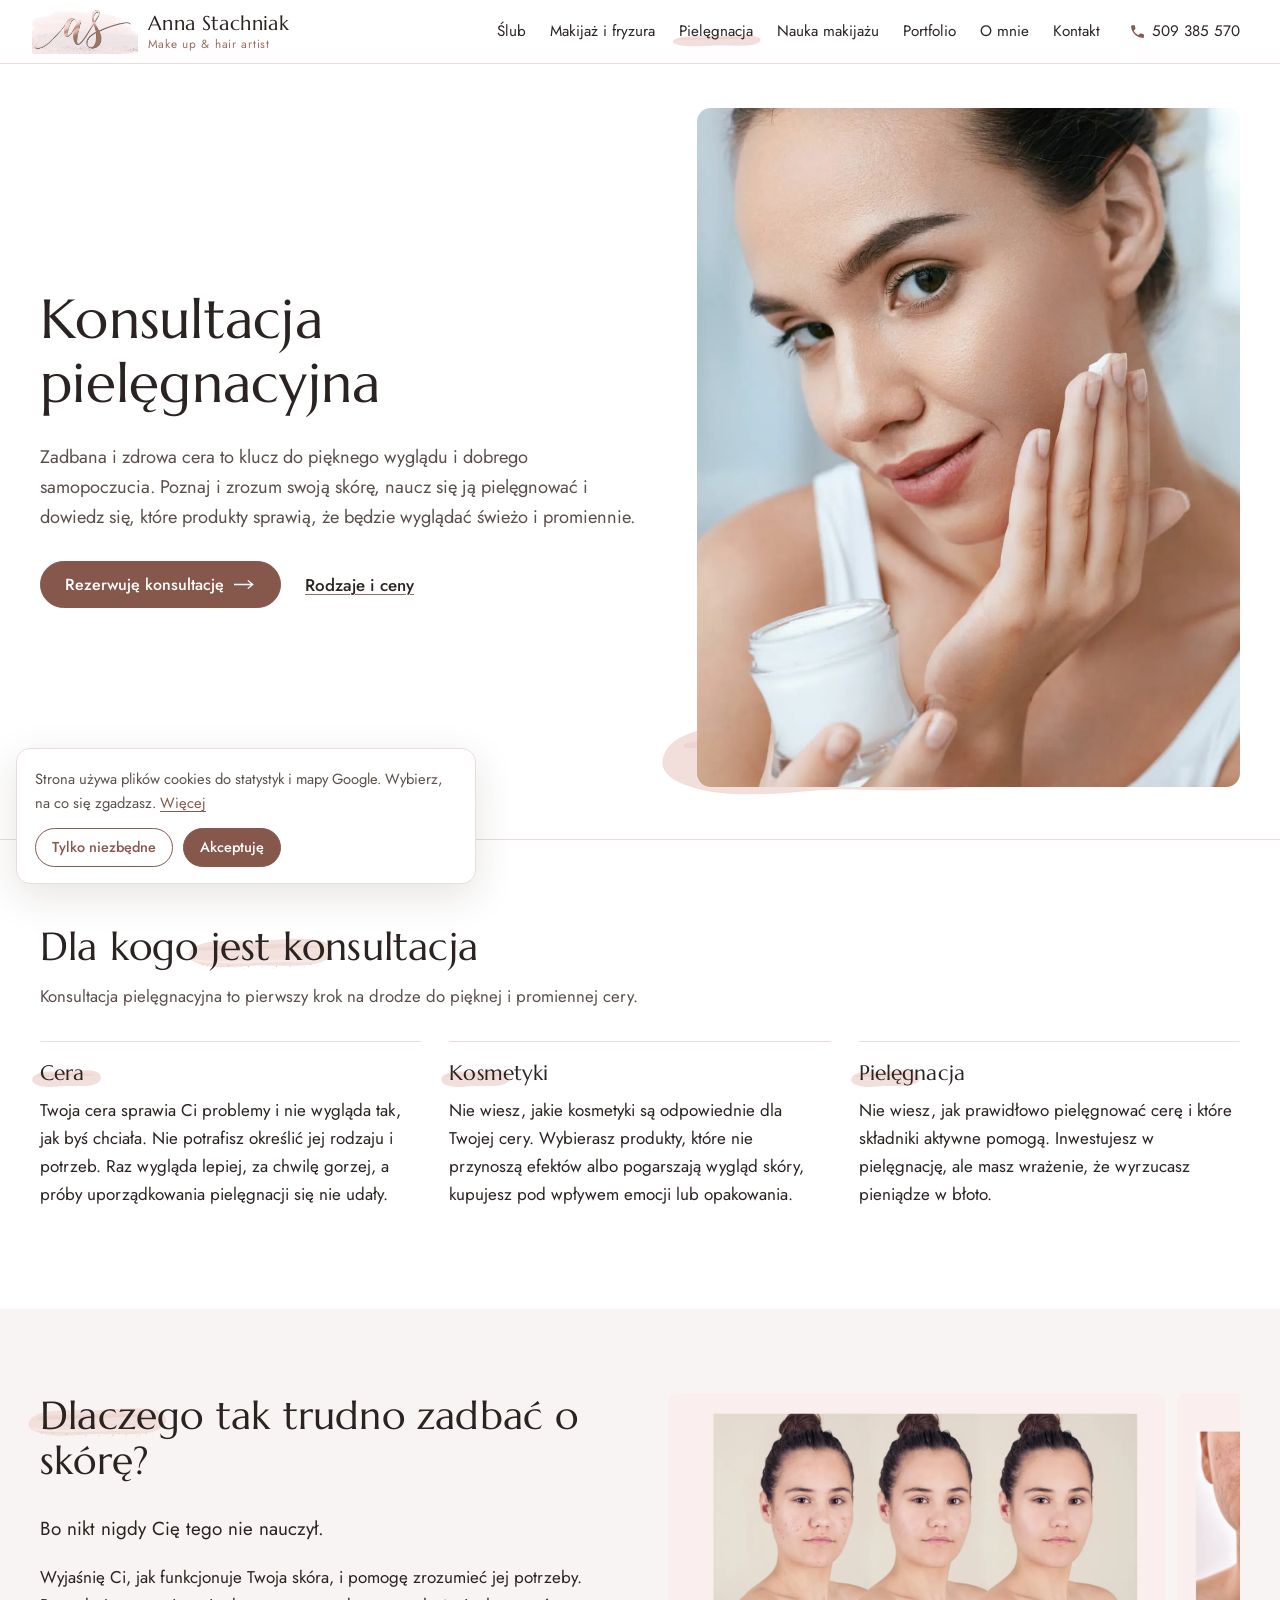
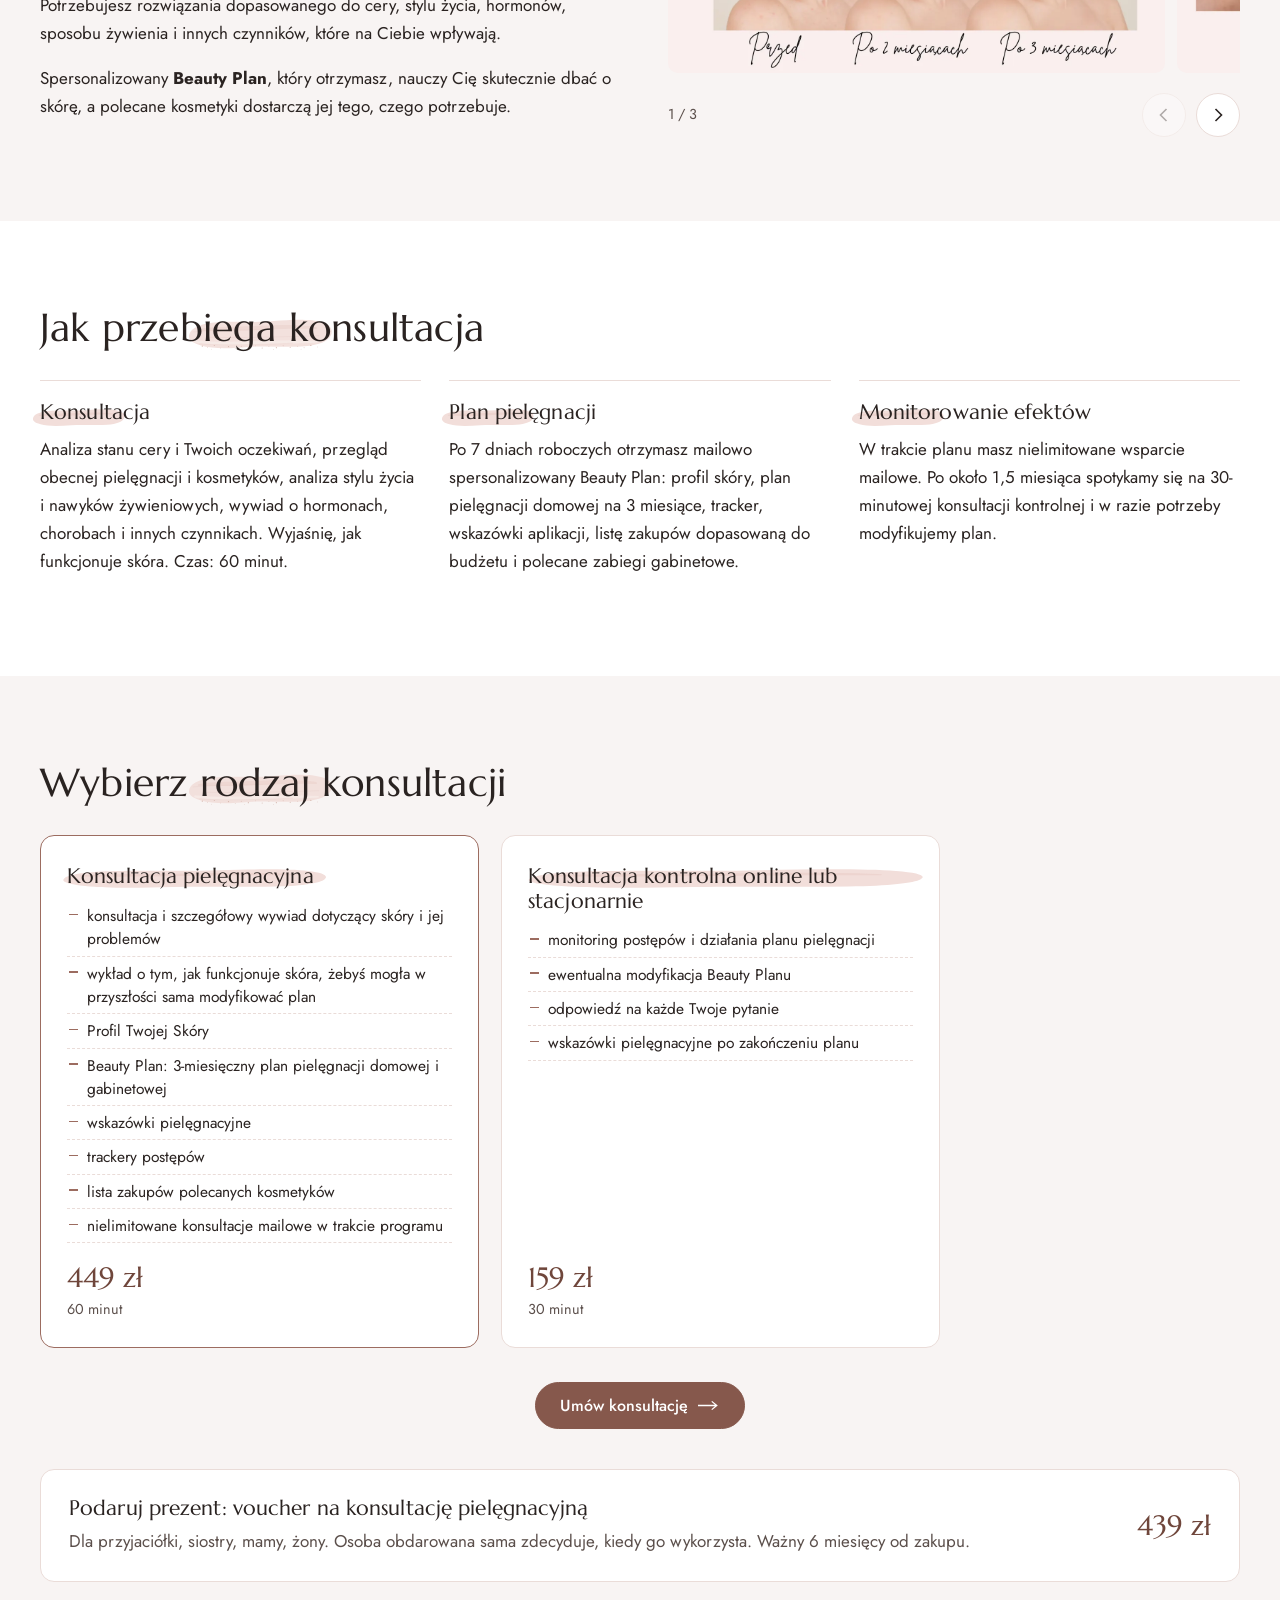
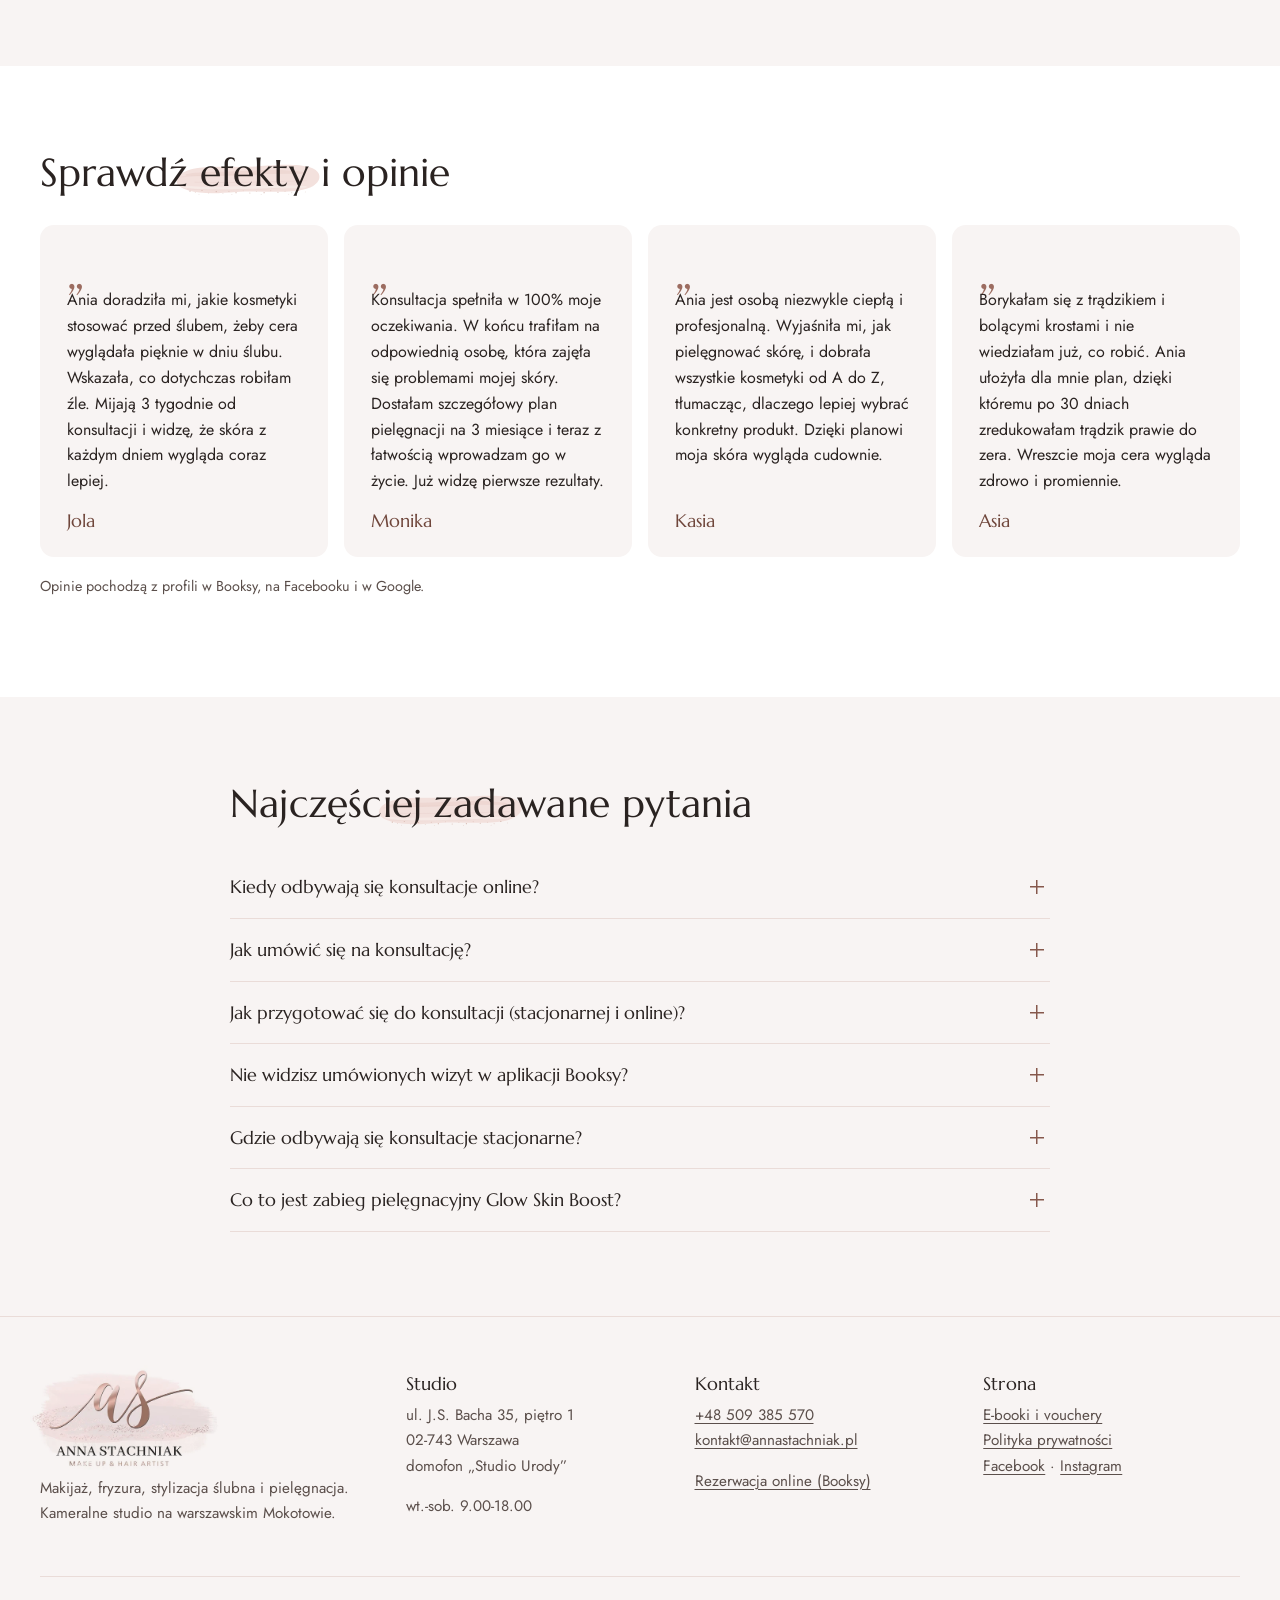
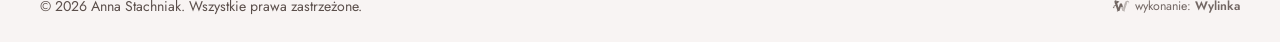
==== konsultacja-pielegnacyjna.html @ 41c9ca5e "Koncept strony annastachniak.pl (podglad, noindex)" ====
<!doctype html>
<html lang="pl">
<head>
<meta charset="utf-8">
<meta name="viewport" content="width=device-width,initial-scale=1,viewport-fit=cover">
<meta name="robots" content="noindex,nofollow">
<title>Konsultacja pielęgnacyjna i Beauty Plan, Warszawa i online | Anna Stachniak</title>
<meta name="description" content="Konsultacja pielęgnacyjna stacjonarnie w Warszawie lub online: analiza skóry, spersonalizowany Beauty Plan na 3 miesiące, lista zakupów i wsparcie mailowe.">
<meta name="theme-color" content="#ffffff">
<link rel="icon" href="img/favicon.svg" type="image/svg+xml">
<link rel="preconnect" href="https://fonts.googleapis.com">
<link rel="preconnect" href="https://fonts.gstatic.com" crossorigin>
<link href="https://fonts.googleapis.com/css2?family=Jost:wght@400;500&family=Marcellus&display=swap" rel="stylesheet">
<link rel="stylesheet" href="style.css?v=3">
<style>
.wylinka-badge{display:inline-flex;align-items:center;gap:.4em;color:inherit;text-decoration:none;font-size:.875em;line-height:1;opacity:.85}
.wylinka-badge:hover,.wylinka-badge:focus-visible{opacity:1}
.wylinka-badge:focus-visible{outline:2px solid currentColor;outline-offset:3px;border-radius:2px}
.wylinka-badge svg{width:18px;height:18px;flex:none;overflow:visible}
.wylinka-badge b{font-weight:600}
.wylinka-badge .wy-old{opacity:.45;transform-origin:40px 30px;transition:transform .32s cubic-bezier(.3,.7,.4,1),opacity .32s ease-out}
.wylinka-badge .wy-pod{opacity:0;transition:opacity .2s ease-out .08s}
.wylinka-badge:hover .wy-old,.wylinka-badge:focus-visible .wy-old{transform:translate(9px,7px) rotate(9deg);opacity:0}
.wylinka-badge:hover .wy-pod,.wylinka-badge:focus-visible .wy-pod{opacity:1}
@media (prefers-reduced-motion:reduce){.wylinka-badge .wy-old,.wylinka-badge .wy-pod{transition:none}.wylinka-badge:hover .wy-old,.wylinka-badge:focus-visible .wy-old{transform:none;opacity:.45}.wylinka-badge:hover .wy-pod,.wylinka-badge:focus-visible .wy-pod{opacity:0}}
</style>
</head>
<body class="s-konsultacja-pielegnacyjna">
<a class="skip" href="#tresc">Przejdź do treści</a>
<header class="top" id="top"><div class="wrap top-in">
<a class="logo" href="index.html" aria-label="Anna Stachniak, strona główna"><img src="img/monogram.webp" width="400" height="174" alt=""><span><b>Anna Stachniak</b><small>Make up &amp; hair artist</small></span></a>
<nav class="menu" id="menu" aria-label="Główne"><a href="slub.html">Ślub</a><a href="makijaz-i-fryzura.html">Makijaż i fryzura</a><a href="konsultacja-pielegnacyjna.html" class="on" aria-current="page">Pielęgnacja</a><a href="nauka-makijazu.html">Nauka makijażu</a><a href="portfolio.html">Portfolio</a><a href="o-mnie.html">O mnie</a><a href="kontakt.html">Kontakt</a><a class="m-tel" href="tel:+48509385570"><svg viewBox="0 0 24 24" aria-hidden="true"><path d="M6.6 10.8a15.1 15.1 0 0 0 6.6 6.6l2.2-2.2a1 1 0 0 1 1-.25 11.4 11.4 0 0 0 3.6.57 1 1 0 0 1 1 1V20a1 1 0 0 1-1 1A17 17 0 0 1 3 4a1 1 0 0 1 1-1h3.5a1 1 0 0 1 1 1c0 1.25.2 2.45.57 3.57a1 1 0 0 1-.25 1z" fill="currentColor"/></svg>509 385 570</a></nav>
<a class="tel-top" href="tel:+48509385570" aria-label="Zadzwoń 509 385 570"><svg viewBox="0 0 24 24" aria-hidden="true"><path d="M6.6 10.8a15.1 15.1 0 0 0 6.6 6.6l2.2-2.2a1 1 0 0 1 1-.25 11.4 11.4 0 0 0 3.6.57 1 1 0 0 1 1 1V20a1 1 0 0 1-1 1A17 17 0 0 1 3 4a1 1 0 0 1 1-1h3.5a1 1 0 0 1 1 1c0 1.25.2 2.45.57 3.57a1 1 0 0 1-.25 1z" fill="currentColor"/></svg><span>509 385 570</span></a>
<a class="btn btn-top" href="kontakt.html#formularz">Zarezerwuj termin</a>
<button class="burger" type="button" aria-label="Menu" aria-expanded="false" aria-controls="menu"><span></span><span></span><span></span></button>
</div></header>
<main id="tresc">

<section class="podhero"><div class="wrap ph-grid">
<div class="ph-txt">
<h1>Konsultacja pielęgnacyjna</h1>
<p class="lead">Zadbana i zdrowa cera to klucz do pięknego wyglądu i dobrego samopoczucia. Poznaj i zrozum swoją skórę, naucz się ją pielęgnować i dowiedz się, które produkty sprawią, że będzie wyglądać świeżo i promiennie.</p>
<div class="cta"><a class="btn " href="https://annastachniak.booksy.com">Rezerwuję konsultację<svg class="strz-i" viewBox="0 0 24 12" aria-hidden="true"><path d="M0 6h20M15 1.5 20.5 6 15 10.5" fill="none" stroke="currentColor" stroke-width="1.4"/></svg></a><a class="link-ciemny" href="#rodzaje">Rodzaje i ceny</a></div>
</div>
<figure class="ph-foto"><img src="img/1635cb_2023_11_3-2.webp" width="989" height="1400" alt="Kobieta nakłada krem na policzek" fetchpriority="high" decoding="async"></figure>
</div></section>

<section class="sekcja"><div class="wrap">
<div class="glowa "><h2><span class="smuga-w"><svg class="smuga" viewBox="0 0 400 110" aria-hidden="true" focusable="false"><use href="img/motyw.svg#smuga"/></svg>Dla kogo jest konsultacja</span></h2><p class="sub">Konsultacja pielęgnacyjna to pierwszy krok na drodze do pięknej i promiennej cery.</p></div>
<div class="trzy">
<div class="cecha"><h3>Cera</h3><p>Twoja cera sprawia Ci problemy i nie wygląda tak, jak byś chciała. Nie potrafisz określić jej rodzaju i potrzeb. Raz wygląda lepiej, za chwilę gorzej, a próby uporządkowania pielęgnacji się nie udały.</p></div>
<div class="cecha"><h3>Kosmetyki</h3><p>Nie wiesz, jakie kosmetyki są odpowiednie dla Twojej cery. Wybierasz produkty, które nie przynoszą efektów albo pogarszają wygląd skóry, kupujesz pod wpływem emocji lub opakowania.</p></div>
<div class="cecha"><h3>Pielęgnacja</h3><p>Nie wiesz, jak prawidłowo pielęgnować cerę i które składniki aktywne pomogą. Inwestujesz w pielęgnację, ale masz wrażenie, że wyrzucasz pieniądze w błoto.</p></div>
</div>
</div></section>

<section class="sekcja jasna"><div class="wrap dwie">
<div>
<div class="glowa "><h2><span class="smuga-w"><svg class="smuga" viewBox="0 0 400 110" aria-hidden="true" focusable="false"><use href="img/motyw.svg#smuga"/></svg>Dlaczego tak trudno zadbać o skórę?</span></h2></div>
<p class="lead-m">Bo nikt nigdy Cię tego nie nauczył.</p>
<p>Wyjaśnię Ci, jak funkcjonuje Twoja skóra, i pomogę zrozumieć jej potrzeby. Potrzebujesz rozwiązania dopasowanego do cery, stylu życia, hormonów, sposobu żywienia i innych czynników, które na Ciebie wpływają.</p>
<p>Spersonalizowany <b>Beauty Plan</b>, który otrzymasz, nauczy Cię skutecznie dbać o skórę, a polecane kosmetyki dostarczą jej tego, czego potrzebuje.</p>
</div>
<div><div class="karuzela k-foto k-szeroka"><div class="tor" tabindex="0" role="region" aria-label="Efekty konsultacji przed i po"><figure class="foto" style="aspect-ratio:1400/788"><img src="img/dd1725_2022_01_Konsultacja-pielgnacyjna-przed-i-po-Anna-Stachniak.webp" width="1400" height="788" alt="Zmiany na skórze przed konsultacją i po 3 miesiącach planu" loading="lazy" decoding="async"></figure><figure class="foto" style="aspect-ratio:1400/788"><img src="img/f14efa_2022_01_Konsultacja-pielgnacyjna-przed-i-po-Warszawa.webp" width="1400" height="788" alt="Skóra przed i po planie pielęgnacji" loading="lazy" decoding="async"></figure><figure class="foto" style="aspect-ratio:1400/788"><img src="img/7cfa06_2022_01_Konsultacja-pielgnacyjna-www.annastachniak.pl_.webp" width="1400" height="788" alt="Efekty planu pielęgnacji: przed, po miesiącu, po 3 miesiącach" loading="lazy" decoding="async"></figure></div><div class="nawig"><span class="licznik" aria-hidden="true"></span><button class="strz wstecz" type="button" aria-label="Poprzednie"><svg viewBox="0 0 16 16"><path d="M10.5 2 4.5 8l6 6"/></svg></button><button class="strz dalej" type="button" aria-label="Następne"><svg viewBox="0 0 16 16"><path d="M5.5 2l6 6-6 6"/></svg></button></div></div></div>
</div></section>

<section class="sekcja"><div class="wrap">
<div class="glowa "><h2><span class="smuga-w"><svg class="smuga" viewBox="0 0 400 110" aria-hidden="true" focusable="false"><use href="img/motyw.svg#smuga"/></svg>Jak przebiega konsultacja</span></h2></div>
<div class="trzy kroki">
<div class="cecha"><h3>Konsultacja</h3><p>Analiza stanu cery i Twoich oczekiwań, przegląd obecnej pielęgnacji i kosmetyków, analiza stylu życia i nawyków żywieniowych, wywiad o hormonach, chorobach i innych czynnikach. Wyjaśnię, jak funkcjonuje skóra. Czas: 60 minut.</p></div>
<div class="cecha"><h3>Plan pielęgnacji</h3><p>Po 7 dniach roboczych otrzymasz mailowo spersonalizowany Beauty Plan: profil skóry, plan pielęgnacji domowej na 3 miesiące, tracker, wskazówki aplikacji, listę zakupów dopasowaną do budżetu i polecane zabiegi gabinetowe.</p></div>
<div class="cecha"><h3>Monitorowanie efektów</h3><p>W trakcie planu masz nielimitowane wsparcie mailowe. Po około 1,5 miesiąca spotykamy się na 30-minutowej konsultacji kontrolnej i w razie potrzeby modyfikujemy plan.</p></div>
</div>
</div></section>

<section class="sekcja jasna" id="rodzaje"><div class="wrap">
<div class="glowa "><h2><span class="smuga-w"><svg class="smuga" viewBox="0 0 400 110" aria-hidden="true" focusable="false"><use href="img/motyw.svg#smuga"/></svg>Wybierz rodzaj konsultacji</span></h2></div>
<div class="pakiety p-dwa">
<article class="pakiet wyroz"><h3>Konsultacja pielęgnacyjna</h3><ul><li>konsultacja i szczegółowy wywiad dotyczący skóry i jej problemów</li><li>wykład o tym, jak funkcjonuje skóra, żebyś mogła w przyszłości sama modyfikować plan</li><li>Profil Twojej Skóry</li><li>Beauty Plan: 3-miesięczny plan pielęgnacji domowej i gabinetowej</li><li>wskazówki pielęgnacyjne</li><li>trackery postępów</li><li>lista zakupów polecanych kosmetyków</li><li>nielimitowane konsultacje mailowe w trakcie programu</li></ul><p class="cena">449 zł <small>60 minut</small></p></article>
<article class="pakiet"><h3>Konsultacja kontrolna online lub stacjonarnie</h3><ul><li>monitoring postępów i działania planu pielęgnacji</li><li>ewentualna modyfikacja Beauty Planu</li><li>odpowiedź na każde Twoje pytanie</li><li>wskazówki pielęgnacyjne po zakończeniu planu</li></ul><p class="cena">159 zł <small>30 minut</small></p></article>
</div>
<div class="cta-c"><a class="btn " href="https://annastachniak.booksy.com">Umów konsultację<svg class="strz-i" viewBox="0 0 24 12" aria-hidden="true"><path d="M0 6h20M15 1.5 20.5 6 15 10.5" fill="none" stroke="currentColor" stroke-width="1.4"/></svg></a></div>
<div class="voucher"><div><h3>Podaruj prezent: voucher na konsultację pielęgnacyjną</h3><p>Dla przyjaciółki, siostry, mamy, żony. Osoba obdarowana sama zdecyduje, kiedy go wykorzysta. Ważny 6 miesięcy od zakupu.</p></div><p class="cena">439 zł</p></div>
</div></section>

<section class="sekcja"><div class="wrap">
<div class="glowa "><h2><span class="smuga-w"><svg class="smuga" viewBox="0 0 400 110" aria-hidden="true" focusable="false"><use href="img/motyw.svg#smuga"/></svg>Sprawdź efekty i opinie</span></h2></div>
<div class="karuzela k-opinie"><div class="tor" tabindex="0" role="region" aria-label="Opinie klientek"><figure class="opinia"><span class="cudz" aria-hidden="true">„</span><blockquote>Ania doradziła mi, jakie kosmetyki stosować przed ślubem, żeby cera wyglądała pięknie w dniu ślubu. Wskazała, co dotychczas robiłam źle. Mijają 3 tygodnie od konsultacji i widzę, że skóra z każdym dniem wygląda coraz lepiej.</blockquote><figcaption>Jola</figcaption></figure><figure class="opinia"><span class="cudz" aria-hidden="true">„</span><blockquote>Konsultacja spełniła w 100% moje oczekiwania. W końcu trafiłam na odpowiednią osobę, która zajęła się problemami mojej skóry. Dostałam szczegółowy plan pielęgnacji na 3 miesiące i teraz z łatwością wprowadzam go w życie. Już widzę pierwsze rezultaty.</blockquote><figcaption>Monika</figcaption></figure><figure class="opinia"><span class="cudz" aria-hidden="true">„</span><blockquote>Ania jest osobą niezwykle ciepłą i profesjonalną. Wyjaśniła mi, jak pielęgnować skórę, i dobrała wszystkie kosmetyki od A do Z, tłumacząc, dlaczego lepiej wybrać konkretny produkt. Dzięki planowi moja skóra wygląda cudownie.</blockquote><figcaption>Kasia</figcaption></figure><figure class="opinia"><span class="cudz" aria-hidden="true">„</span><blockquote>Borykałam się z trądzikiem i bolącymi krostami i nie wiedziałam już, co robić. Ania ułożyła dla mnie plan, dzięki któremu po 30 dniach zredukowałam trądzik prawie do zera. Wreszcie moja cera wygląda zdrowo i promiennie.</blockquote><figcaption>Asia</figcaption></figure></div><div class="nawig"><span class="licznik" aria-hidden="true"></span><button class="strz wstecz" type="button" aria-label="Poprzednie"><svg viewBox="0 0 16 16"><path d="M10.5 2 4.5 8l6 6"/></svg></button><button class="strz dalej" type="button" aria-label="Następne"><svg viewBox="0 0 16 16"><path d="M5.5 2l6 6-6 6"/></svg></button></div></div><p class="zrodlo">Opinie pochodzą z profili w Booksy, na Facebooku i w Google.</p>
</div></section>

<section class="sekcja jasna"><div class="wrap waski">
<div class="glowa "><h2><span class="smuga-w"><svg class="smuga" viewBox="0 0 400 110" aria-hidden="true" focusable="false"><use href="img/motyw.svg#smuga"/></svg>Najczęściej zadawane pytania</span></h2></div>
<div class="faq"><details><summary>Kiedy odbywają się konsultacje online?</summary><div class="odp"><p>Konsultacje pielęgnacyjne i kontrolne online odbywają się tylko w poniedziałki w godzinach 9.00-13.00 i 16.00-19.00.</p></div></details><details><summary>Jak umówić się na konsultację?</summary><div class="odp"><p>Zarezerwuj i opłać konsultację w <a href="https://annastachniak.booksy.com" rel="noopener">systemie rezerwacji online</a>: w dziale Pielęgnacja wybierz rodzaj konsultacji i dogodny termin. Konsultacje stacjonarne zrealizujesz w dowolnym dostępnym terminie, online tylko w poniedziałki.</p></div></details><details><summary>Jak przygotować się do konsultacji (stacjonarnej i online)?</summary><div class="odp"><ol><li>Lista kosmetyków, których używasz w codziennej pielęgnacji (możesz zrobić im zdjęcie).</li><li>Lista przyjmowanych leków i suplementów diety.</li><li>Opcjonalnie aktualne badania krwi (z ostatnich 6 miesięcy), polecane przy problemach trądzikowych.</li><li>Na tej podstawie wypełnij formularz konsultacji pielęgnacyjnej.</li><li>Wykonaj 6 wyraźnych zdjęć skóry bez makijażu w świetle dziennym: prawy policzek, lewy policzek, broda, nos, czoło, cała twarz. Nazwij pliki (np. „lewy polik”) i wyślij w jednym mailu na <a href="mailto:kontakt@annastachniak.pl">kontakt@annastachniak.pl</a>, podając imię i nazwisko, „konsultacja pielęgnacyjna” i datę.</li></ol></div></details><details><summary>Nie widzisz umówionych wizyt w aplikacji Booksy?</summary><div class="odp"><p>Wejdź na <a href="https://annastachniak.booksy.com" rel="noopener">annastachniak.booksy.com</a>, wybierz w ofercie Makijaż: „Pierwsza usługa: aktywacja systemu Booksy”, zarezerwuj dowolny termin i odśwież aplikację.</p></div></details><details><summary>Gdzie odbywają się konsultacje stacjonarne?</summary><div class="odp"><p>W studiu na warszawskim Mokotowie: Anna Stachniak Beauty Studio, ul. Bacha 35, piętro 1, około 5 minut spacerem od metra Służew.</p></div></details><details><summary>Co to jest zabieg pielęgnacyjny Glow Skin Boost?</summary><div class="odp"><p>Zabieg SPA na kosmetykach pielęgnacyjnych premium, łączący nowoczesne technologie z holistycznym podejściem do pielęgnacji. Obejmuje m.in. demakijaż LumiSPA z liftingującym masażem peelingującym, przeciwstarzeniowy masaż urządzeniem ageLOC Boost z serum bogatym w składniki aktywne oraz krem przedłużający efekt zabiegu.</p></div></details></div>
</div></section>
</main>
<footer class="stopka"><div class="wrap">
<div class="st-grid">
<div class="st-marka"><img src="img/logo.webp" width="480" height="267" alt="Anna Stachniak, make up &amp; hair artist" loading="lazy"><p>Makijaż, fryzura, stylizacja ślubna i pielęgnacja. Kameralne studio na warszawskim Mokotowie.</p></div>
<div><h3>Studio</h3><p>ul. J.S. Bacha 35, piętro 1<br>02-743 Warszawa<br>domofon „Studio Urody”</p><p>wt.-sob. 9.00-18.00</p></div>
<div><h3>Kontakt</h3><p><a href="tel:+48509385570">+48 509 385 570</a><br><a href="mailto:kontakt@annastachniak.pl">kontakt@annastachniak.pl</a></p><p><a href="https://annastachniak.booksy.com" rel="noopener">Rezerwacja online (Booksy)</a></p></div>
<div><h3>Strona</h3><p><a href="sklep.html">E-booki i vouchery</a><br><a href="polityka-prywatnosci.html">Polityka prywatności</a><br><a href="https://www.facebook.com/annastachniak.makeup.and.hair" rel="noopener">Facebook</a> · <a href="https://www.instagram.com/annastachniak_makeupstudio/" rel="noopener">Instagram</a></p></div>
</div>
<div class="st-dol"><span>© <span id="rok">2026</span> Anna Stachniak. Wszystkie prawa zastrzeżone.</span><a class="wylinka-badge" href="https://wylinka.pl/?utm_source=annastachniak.pl&amp;utm_medium=stopka&amp;utm_campaign=wykonanie" rel="noopener" title="Strona wykonana przez Wylinka"><svg viewBox="0 0 64 64" aria-hidden="true" focusable="false" fill="currentColor"><path d="M9.8 22.8l-1.2-7.9 2.2-3.7 15.5 4.6-.5 1.5-7.2 5.5 4.7 15.6 5-15.6 7 0 4.1 12.7-4.2-.9-2.6 1.8-.8-2.2-5.3 15.6-4.3 0 .4 .2-2.1 2.8-1.3-1.1 1.1-1.4-3.1 .2-.1-1.7 2.2-.1-5.7-16.5-4.8 .6-.8 3.1 0 .5-.3 .5 .8 2.2-1.6 .5-.4-1.3-.8 1.6-1.5-.8 .8-1.6-1.4 .6-.6-1.6 2.3-.8 .2-.4 1.3-4.8 5.9-.8-2.4-6.9zM15.2 13.7l-.1-.4-.4 .8-.1 .8 .1 1 .1 .4 .3 .7 .3-.9 .1-.7 0-.8z"/><path class="wy-pod" d="M37.1 49.8l-4.5-13.3 2.6-1.8 4.2 .9 .9 2.8 3-9.7 0-.5 .1-.8 3.2-8.4 .5-1 .6-1 .9-1.1 1.3-1 1.1-.7 1.4-.5 1.4-.3 .7 0 .9 0 1.2 .3 1.4 .6 .8 .5 .7 .7 .6 .7 .5 .9 .3 .9 .1 .9 0 .8-.2 .9-.5 .9-.5 .6-.7 .5-.7 .3-.1-.1 0-.1 .5-.5 .3-.7 .2-.5 0-.6-.1-.6-.3-.7-.4-.5-.4-.4-.5-.3-.6-.3-.7 0-.7 .1-.6 .1-.5 .4-.5 .5-.3 .5-.2 .7-.1 1.5-1.4 5.1-.8 3.3-.3 .7-.5 .7-6 17.5 1.9 .1-.1 1.7-3.1-.2 1.1 1.4-1.3 1.1-2.1-2.8 .4-.2z"/><path class="wy-old" d="M40.8 50l.4-.2-4.1 0-4.2-12.5 2.5-1.7 4.3 .9 .6 1.9 .6-1.6 0-.3 2.4-7.8 0-.5 .1-.8 3.2-8.4 .4-.8 .6-.9 .9-1.2 .9-.9 1.3-.8 1.4-.6 1.2-.3 1.4-.1 1.3 .1 .6 .2 .8 .3 1.1 .6 .9 .7 .7 .9 .5 .9 .3 .9 .1 1.1-.1 .9-.3 .9-.4 .7-.6 .7-.6 .4-.6 .2-.1-.1 0-.1 .5-.5 .3-.7 .2-.5 0-.5-.1-.6-.2-.6-.3-.5-.4-.5-.5-.3-.6-.3-.7-.1-.6 0-.6 .1-.6 .3-.6 .5-.3 .4-.2 .5-.1 .5-.1 1.5-1.4 5.1-.8 3.3-.3 .7-.5 .7-6 17.5 1.9 .1-.1 1.7-3.1-.2 1.1 1.4-1.3 1.1zM49.6 17.1l.6 1.7-1.5 1.9 .4 .4 1.8-2.1-.7-2.1zM48.1 28.3l.5 1.8-1.7 1.8 .4 .4 1.9-2-.6-2.2zM37.9 41.7l1.7-1.5-.4-.4-1.7 1.4zM42.6 38.7l-1.5 2.8 1.1 2-1.3 2.6 .5 .2 1.5-2.8-1.1-2 1.4-2.5z"/></svg><span>wykonanie: <b>Wylinka</b></span></a></div>
</div></footer>
<div class="mob" aria-hidden="true"><a href="tel:+48509385570"><svg viewBox="0 0 24 24" aria-hidden="true"><path d="M6.6 10.8a15.1 15.1 0 0 0 6.6 6.6l2.2-2.2a1 1 0 0 1 1-.25 11.4 11.4 0 0 0 3.6.57 1 1 0 0 1 1 1V20a1 1 0 0 1-1 1A17 17 0 0 1 3 4a1 1 0 0 1 1-1h3.5a1 1 0 0 1 1 1c0 1.25.2 2.45.57 3.57a1 1 0 0 1-.25 1z" fill="currentColor"/></svg>Zadzwoń</a><a class="mob-cta" href="kontakt.html#formularz">Zarezerwuj termin</a></div>
<div class="zgody" role="dialog" aria-label="Pliki cookies"><p>Strona używa plików cookies do statystyk i mapy Google. Wybierz, na co się zgadzasz. <a href="polityka-prywatnosci.html">Więcej</a></p><div><button type="button" class="btn btn-jasny" data-zgoda="niezbedne">Tylko niezbędne</button><button type="button" class="btn" data-zgoda="wszystkie">Akceptuję</button></div></div>
<script src="app.js?v=3" defer></script>
</body>
</html>
---- style.css ----
/* Anna Stachniak - koncept Wylinki. Motyw: pociągnięcie pędzla z logo (różowa smuga z drobinkami, różowe złoto liter "as"). */
:root{
  --ink:#2a2321; --ink2:#5b4f4b; --rose:#9c6c60; --rose-d:#86584c; --rose-dd:#6f463b;
  --blush:#f2deda; --line:#eadcd8; --jasne:#f8f4f3; --bg:#fff;
  --serif:"Marcellus",Georgia,"Times New Roman",serif; --sans:"Jost",system-ui,-apple-system,"Segoe UI",Roboto,sans-serif;
  --top:64px; --r:14px;
}
*{box-sizing:border-box}
html{-webkit-text-size-adjust:100%;scroll-padding-top:calc(var(--top) + 12px)}
@media (prefers-reduced-motion:no-preference){html{scroll-behavior:smooth}}
body{margin:0;background:var(--bg);color:var(--ink);font:400 17px/1.65 var(--sans);overflow-x:hidden}
img{max-width:100%;height:auto;display:block}
a{color:var(--rose-d);text-underline-offset:3px}
a:hover{color:var(--rose-dd)}
h1,h2,h3{font-family:var(--serif);font-weight:400;line-height:1.15;margin:0 0 .5em;color:var(--ink);letter-spacing:.005em}
h1{font-size:clamp(2rem,1.05rem + 3vw,3.5rem)}
h2{font-size:clamp(1.65rem,1.15rem + 1.7vw,2.45rem)}
h3{font-size:1.32rem}
p{margin:0 0 1em}
.wrap{width:min(1200px,100% - 32px);margin-inline:auto}
.skip{position:absolute;left:-999px;top:8px;background:#fff;padding:8px 12px;z-index:200}
.skip:focus{left:8px}
:focus-visible{outline:2px solid var(--rose-d);outline-offset:3px}

/* ---------- nagłówek ---------- */
.top{position:sticky;top:0;z-index:50;background:rgba(255,255,255,.97);border-bottom:1px solid var(--line);height:var(--top)}
.top-in{display:flex;align-items:center;gap:18px;height:100%}
.logo{display:flex;align-items:center;gap:10px;text-decoration:none;color:var(--ink);flex:none;margin-right:auto}
.logo img{height:46px;width:auto;margin:-2px 0 0 -8px}
.logo span{display:flex;flex-direction:column;line-height:1.1}
.logo b{font:400 1.22rem/1.1 var(--serif);letter-spacing:.02em}
.logo small{font-size:.74rem;color:var(--rose);letter-spacing:.06em;margin-top:3px}
.menu{display:flex;align-items:center;gap:2px}
.menu a{position:relative;padding:8px 11px;color:var(--ink);text-decoration:none;font-size:.95rem;white-space:nowrap;z-index:0}
.menu a::before{content:"";position:absolute;left:2px;right:2px;bottom:3px;height:16px;background:url(img/smuga.svg) center/100% 100% no-repeat;opacity:0;transform:scaleX(.6);transform-origin:left;transition:opacity .2s,transform .25s ease-out;z-index:-1}
.menu a:hover::before{opacity:.7;transform:none}
.menu a.on::before{opacity:1;transform:none}
.menu .m-tel{display:none}
.tel-top{display:flex;align-items:center;gap:6px;color:var(--ink);text-decoration:none;font-size:.95rem;white-space:nowrap}
.tel-top svg{width:17px;height:17px;color:var(--rose-d)}
.btn-top{padding:10px 18px;font-size:.92rem}
.burger{display:none;width:44px;height:44px;border:0;background:none;padding:10px;cursor:pointer;flex-direction:column;justify-content:center;gap:5px}
.burger span{display:block;height:1.6px;background:var(--ink);transition:transform .2s,opacity .2s}
.burger[aria-expanded="true"] span:nth-child(1){transform:translateY(6.6px) rotate(45deg)}
.burger[aria-expanded="true"] span:nth-child(2){opacity:0}
.burger[aria-expanded="true"] span:nth-child(3){transform:translateY(-6.6px) rotate(-45deg)}
@media (max-width:1380px){
  .top .btn-top{display:none}
}
@media (max-width:1100px){
  :root{--top:60px}
  .logo img{height:40px}
  .burger{display:flex}
  .tel-top span{display:none}
  .tel-top{width:44px;height:44px;justify-content:center;border:1px solid var(--line);border-radius:50%}
  .menu{position:fixed;left:0;right:0;top:var(--top);bottom:0;background:#fff;flex-direction:column;align-items:stretch;gap:0;padding:12px 20px 28px;overflow-y:auto;transform:translateY(-8px);opacity:0;visibility:hidden;transition:opacity .2s,transform .2s,visibility .2s}
  .menu.open{opacity:1;transform:none;visibility:visible}
  .menu a{font:400 1.45rem/1.3 var(--serif);padding:13px 4px;border-bottom:1px solid var(--line)}
  .menu a::before{left:0;right:auto;width:150px;bottom:10px;height:22px}
  .menu .m-tel{display:flex;align-items:center;gap:10px;font:500 1.05rem var(--sans);color:var(--rose-d);border:0;margin-top:14px}
  .menu .m-tel svg{width:18px;height:18px}
  .menu .m-tel::before{display:none}
}
@media (max-width:380px){.logo small{display:none}.logo b{font-size:1.1rem}}

/* ---------- przyciski ---------- */
.btn{white-space:nowrap;display:inline-flex;align-items:center;justify-content:center;gap:10px;background:var(--rose-d);color:#fff;border:1px solid var(--rose-d);border-radius:40px;padding:13px 24px;font:500 1rem/1.2 var(--sans);text-decoration:none;cursor:pointer;transition:background .2s,color .2s,transform .2s}
.btn:hover{background:var(--rose-dd);border-color:var(--rose-dd);color:#fff}
.btn:active{transform:scale(.98)}
.btn-jasny{background:transparent;color:var(--rose-d)}
.btn-jasny:hover{background:var(--rose-d);color:#fff}
.strz-i{width:22px;height:11px;flex:none;transition:transform .2s}
.btn:hover .strz-i{transform:translateX(3px)}
.link-ciemny{color:var(--ink);font-weight:500;text-decoration:underline;text-decoration-color:var(--rose);text-decoration-thickness:1px}
.cta{display:flex;flex-wrap:wrap;align-items:center;gap:14px 24px}
.cta-c{text-align:center;margin-top:34px}

/* ---------- nagłówki sekcji: litery na smudze, jak w logo ---------- */
.glowa{margin-bottom:30px;max-width:760px}
.glowa h2{margin-bottom:.35em}
.glowa.odstep{margin-top:56px}
.smuga-w{position:relative;display:inline;z-index:0}
.smuga{position:absolute;left:-.4em;top:.28em;width:calc(100% + .9em);max-width:12em;height:1.05em;z-index:-1;pointer-events:none;opacity:.9}
.sub{color:var(--ink2);margin:0;font-size:1.05rem}

/* ---------- hero (strona główna) ---------- */
.hero{position:relative;display:flex;align-items:center;min-height:min(calc(100svh - var(--top)),900px);overflow:hidden;background:#e9e6e1}
.hero{background:#fff}
.hero-foto{position:absolute;top:0;bottom:0;right:0;left:34%;margin:0}
.hero-foto img{width:100%;height:100%;object-fit:cover;object-position:50% 22%}
.hero-foto::after{content:"";position:absolute;inset:0;background:linear-gradient(90deg,#fff 0,rgba(255,255,255,.82) 12%,rgba(255,255,255,.25) 30%,rgba(255,255,255,0) 42%)}
.hero-in{position:relative;width:100%;padding:48px 0;z-index:1}
.hero-txt{max-width:560px}
.hero-info{display:inline-block;position:relative;z-index:0;font-size:.98rem;color:var(--rose-dd);margin-bottom:18px;padding:2px 2px}
.hero-info::before{content:"";position:absolute;inset:-6px -14px;background:url(img/smuga.svg) center/100% 100% no-repeat;z-index:-1}
.hero h1{margin-bottom:.4em}
.lead{font-size:1.14rem;color:var(--ink2);max-width:36em;margin-bottom:1.6em}
@media (max-width:760px){
  .hero{flex-direction:column;align-items:stretch;min-height:calc(100svh - var(--top));background:#fff}
  .hero::before{display:none}
  .hero-foto{position:relative;inset:auto;flex:1 1 0;min-height:min(60vw,30svh);max-height:58svh;align-self:stretch;width:100%}
  .hero-foto img{position:absolute;inset:0;object-position:58% 30%}
  .hero-foto::after{background:linear-gradient(180deg,rgba(255,255,255,0) 65%,#fff 100%)}
  .hero-in{flex:0 0 auto;padding:6px 0 calc(18px + env(safe-area-inset-bottom))}
  .hero-info{font-size:.9rem;margin-bottom:10px}
  .hero h1{font-size:clamp(1.62rem,1rem + 2.6svh,2.2rem);margin-bottom:.35em}
  .hero .lead{font-size:clamp(.98rem,.8rem + .9svh,1.08rem);margin-bottom:1.05em;line-height:1.5}
}
@media (max-width:760px) and (max-height:700px){
  .podhero h1{font-size:1.6rem}
  .podhero .lead{font-size:.95rem;line-height:1.5}
  .hero-info{margin-bottom:6px;font-size:.85rem}
  .hero h1{font-size:1.5rem}
  .hero .lead{font-size:.95rem;margin-bottom:.8em}
  .hero .btn{padding:11px 20px}
}

/* ---------- podstrony: hero ---------- */
.podhero{padding:44px 0 52px;border-bottom:1px solid var(--line)}
.ph-grid{display:grid;grid-template-columns:minmax(0,1.05fr) minmax(0,.95fr);gap:56px;align-items:center}
.ph-foto{position:relative;margin:0;z-index:0}
.ph-foto img{width:100%;aspect-ratio:4/5;max-height:calc(100svh - var(--top) - 96px);object-fit:cover;border-radius:var(--r)}
.ph-foto::before{content:"";position:absolute;left:-46px;bottom:-26px;width:68%;height:110px;background:url(img/smuga.svg) center/100% 100% no-repeat;z-index:-1}
.ph-portret img{aspect-ratio:1;border-radius:50%;max-height:none}
.ph-prosty{padding:48px 0 30px;border-bottom:0}
.ph-prosty .lead{margin-bottom:.8em}
.kotwice{display:flex;flex-wrap:wrap;gap:10px}
.kotwice a{border:1px solid var(--line);border-radius:40px;padding:8px 16px;text-decoration:none;color:var(--ink)}
.kotwice a:hover{border-color:var(--rose)}
@media (max-width:860px){
  .podhero:not(.ph-prosty){padding:0 0 24px;border-bottom:0}
  .ph-grid{display:flex;flex-direction:column-reverse;gap:18px;min-height:calc(100svh - var(--top) - 24px)}
  .ph-txt{flex:0 0 auto}
  .ph-foto{width:calc(100% + 32px);margin:0 -16px;flex:1 1 0;min-height:30svh;align-self:stretch}
  .ph-foto img{position:absolute;inset:0;height:100%;max-height:none;aspect-ratio:auto;border-radius:0}
  .ph-foto::before{display:none}
  .ph-portret{width:auto;margin:16px auto 0;flex:0 0 auto;min-height:0}
  .ph-portret img{position:static;width:min(62vw,280px);height:auto;aspect-ratio:1;border-radius:50%}
  .podhero h1{font-size:clamp(1.8rem,1.1rem + 3vw,2.4rem)}
  .podhero .lead{font-size:1.04rem;margin-bottom:1.1em}
}

/* ---------- sekcje ---------- */
.sekcja{padding:84px 0}
.sekcja.jasna{background:var(--jasne)}
@media (max-width:760px){.sekcja{padding:56px 0}}
.waski{max-width:820px}
.tekst p{max-width:44em}
.lead-m{font-size:1.18rem;color:var(--ink)}
.dwie{display:grid;grid-template-columns:minmax(0,1fr) minmax(0,1fr);gap:56px;align-items:start}
.trzy{display:grid;grid-template-columns:repeat(3,minmax(0,1fr));gap:28px}
.cztery{display:grid;grid-template-columns:repeat(4,minmax(0,1fr));gap:26px}
.cecha{border-top:1px solid var(--line);padding-top:18px}
.cecha h3{position:relative;z-index:0;display:inline-block}
.cecha h3::before{content:"";position:absolute;left:-10px;top:6px;width:72px;height:24px;background:url(img/smuga.svg) center/100% 100% no-repeat;z-index:-1}
.kroki .cecha h3::before{width:96px}
@media (max-width:960px){.dwie,.trzy{grid-template-columns:minmax(0,1fr);gap:32px}.cztery{grid-template-columns:repeat(2,minmax(0,1fr))}}
@media (max-width:560px){.cztery{grid-template-columns:minmax(0,1fr)}}
.motto{font:400 1.32rem/1.45 var(--serif);color:var(--rose-dd);margin:1.4em 0;padding:0 0 0 22px;border-left:1px solid var(--rose)}

/* poznajmy się */
.poznajmy{display:grid;grid-template-columns:minmax(0,.8fr) minmax(0,1.2fr);gap:64px;align-items:center}
.portret{margin:0;position:relative;z-index:0}
.portret img{border-radius:50%;width:min(100%,440px);margin:auto;aspect-ratio:1;object-fit:cover}
.portret::before{content:"";position:absolute;left:0;right:0;bottom:2%;height:30%;background:url(img/smuga.svg) center/100% 100% no-repeat;z-index:-1}
@media (max-width:860px){.poznajmy{grid-template-columns:minmax(0,1fr);gap:28px}.portret img{width:min(70vw,300px)}}

/* ---------- karuzele (palec + mysz) ---------- */
.karuzela{position:relative}
.tor{display:grid;grid-auto-flow:column;gap:16px;overflow-x:auto;overscroll-behavior-x:contain;scroll-snap-type:x mandatory;scrollbar-width:none;padding-bottom:4px;cursor:grab;-webkit-overflow-scrolling:touch}
.tor::-webkit-scrollbar{display:none}
.tor>*{scroll-snap-align:start}
.tor.ciag{cursor:grabbing;scroll-snap-type:none;user-select:none}
.tor.ciag *{pointer-events:none}
.tor img{-webkit-user-drag:none;user-select:none}
.nawig{display:flex;align-items:center;justify-content:flex-end;gap:10px;margin-top:16px}
.nawig.zbedna{display:none}
.licznik{margin-right:auto;font-size:.9rem;color:var(--ink2)}
.strz{width:44px;height:44px;border-radius:50%;border:1px solid var(--line);background:#fff;display:grid;place-items:center;cursor:pointer;transition:border-color .2s,opacity .2s}
.strz:hover:not(:disabled){border-color:var(--rose)}
.strz:disabled{opacity:.35;cursor:default}
.strz svg{width:16px;height:16px;fill:none;stroke:var(--ink);stroke-width:1.6}

/* kafle oferty */
.k-kafle .tor{grid-auto-columns:minmax(0,78%)}
.kafel{display:block;text-decoration:none;color:var(--ink)}
.kafel figure{margin:0 0 14px;overflow:hidden;border-radius:var(--r)}
.kafel img{width:100%;aspect-ratio:4/5;object-fit:cover;transition:transform .6s cubic-bezier(.2,.7,.2,1)}
.kafel:hover img{transform:scale(1.035)}
.kafel h3{position:relative;display:inline-block;z-index:0;margin-bottom:.25em}
.kafel h3::before{content:"";position:absolute;left:-10px;right:-14px;top:.15em;height:1.15em;background:url(img/smuga.svg) center/100% 100% no-repeat;z-index:-1;opacity:0;transition:opacity .25s}
.kafel:hover h3::before{opacity:1}
.kafel p{color:var(--ink2);margin-bottom:.5em}
.wiecej{display:inline-flex;align-items:center;gap:8px;color:var(--rose-d);font-weight:500}
@media (min-width:640px){.k-kafle .tor{grid-auto-columns:minmax(0,calc(50% - 8px))}}
@media (min-width:980px){.k-kafle .tor{grid-auto-flow:row;grid-template-columns:repeat(3,minmax(0,1fr));gap:40px 28px;overflow:visible;cursor:auto}.k-kafle .nawig{display:none}}

/* galerie zdjęć: naturalne proporcje, nic nie ucięte */
.k-foto .tor,.k-hist .tor{grid-auto-columns:max-content;gap:12px}
.foto{margin:0;height:var(--h,420px)}
.foto img{height:100%;width:100%;object-fit:cover;max-width:none;border-radius:10px}
.k-foto{--h:440px}
.k-waska{--h:460px}
.k-szeroka{--h:280px}
@media (max-width:760px){.k-foto{--h:min(118vw,440px)}.k-waska{--h:min(118vw,420px)}.k-szeroka{--h:min(52vw,230px)}}

/* portfolio */
.historie{display:grid;grid-template-columns:minmax(0,1fr);gap:52px}
.karuzela,.historia{min-width:0}
@media (min-width:1000px){.historie{grid-template-columns:repeat(2,minmax(0,1fr));gap:56px 40px}.k-hist{--h:340px}.hist-jedno .foto,.hist-jedno img{max-height:340px}}
.historia h3{margin:14px 0 4px;font-size:1.4rem}
.historia .link-ciemny{font-size:.95rem}
.k-hist{--h:380px}
.hist-jedno .foto{height:auto;max-height:380px;max-width:100%;width:fit-content}
.hist-jedno img{height:auto;width:auto;max-width:100%;max-height:380px}
.k-hist .nawig{margin-top:-2px}
@media (max-width:760px){.k-hist{--h:min(82vw,320px)}.hist-jedno img{max-height:min(82vw,320px)}}

/* pas zdjęciowy */
.pas-foto{position:relative;min-height:620px;display:flex;align-items:center;overflow:hidden}
.pas-foto figure{position:absolute;inset:0;margin:0}
.pas-foto img{width:100%;height:100%;object-fit:cover;object-position:60% 40%}
.pas-txt{position:relative;width:100%;padding:60px 0}
.pas-karta{background:#fff;max-width:520px;padding:38px 40px;border-radius:var(--r);position:relative;z-index:0}
.pas-karta::before{content:"";position:absolute;right:-30px;top:-28px;width:220px;height:64px;background:url(img/smuga.svg) center/100% 100% no-repeat;z-index:-1}
@media (max-width:760px){
  .pas-foto{display:block;min-height:0}
  .pas-foto figure{position:relative;height:min(100vw,440px)}
  .pas-txt{padding:0}
  .pas-karta{margin:-60px 0 0;padding:28px 22px;max-width:none;box-shadow:0 10px 30px rgba(60,30,20,.08)}
  .pas-karta::before{right:auto;left:10px;width:170px}
}

/* opinie */
.k-opinie .tor{grid-auto-columns:minmax(0,86%)}
@media (min-width:700px){.k-opinie .tor{grid-auto-columns:minmax(0,calc(50% - 8px))}}
@media (min-width:1100px){.k-opinie .tor{grid-auto-columns:minmax(0,calc(33.333% - 11px))}}
.opinia{margin:0;background:#fff;border:1px solid var(--line);border-radius:var(--r);padding:28px 26px 24px;display:flex;flex-direction:column}
.sekcja:not(.jasna) .opinia{background:var(--jasne);border-color:transparent}
.cudz{font:400 3.4rem/0.6 var(--serif);color:var(--rose);height:.5em;display:block;margin-bottom:6px}
.opinia blockquote{margin:0 0 16px;font-size:1rem;line-height:1.62;color:var(--ink);flex:1}
.opinia figcaption{font:400 1.1rem var(--serif);color:var(--rose-dd)}
.zrodlo{font-size:.9rem;color:var(--ink2);margin-top:14px}

/* pakiety / cenniki */
.pakiety{display:grid;grid-template-columns:repeat(3,minmax(0,1fr));gap:22px;align-items:stretch}
.p-dwa{grid-template-columns:repeat(2,minmax(0,1fr));max-width:900px}
.pakiet{background:#fff;border:1px solid var(--line);border-radius:var(--r);padding:28px 26px;display:flex;flex-direction:column;position:relative;z-index:0}
.pakiet.wyroz{border-color:var(--rose)}
.pakiet h3{position:relative;display:inline-block;align-self:flex-start;z-index:0}
.pakiet h3::before{content:"";position:absolute;left:-12px;right:-16px;top:.1em;height:1.2em;background:url(img/smuga.svg) center/100% 100% no-repeat;z-index:-1}
.pk-opis{color:var(--ink2);font-size:.98rem}
.pakiet ul{margin:0 0 18px;padding:0;list-style:none;flex:1}
.pakiet li{position:relative;padding:5px 0 5px 20px;font-size:.97rem;line-height:1.5;border-bottom:1px dashed var(--line)}
.pakiet li::before{content:"";position:absolute;left:2px;top:.95em;width:9px;height:1.4px;background:var(--rose)}
.cena{font:400 1.75rem/1.2 var(--serif);color:var(--rose-dd);margin:0}
.cena small{display:block;font:400 .9rem/1.4 var(--sans);color:var(--ink2);margin-top:4px}
.pk-extra{font-size:.9rem;color:var(--ink2);margin:12px 0 0;padding-top:12px;border-top:1px solid var(--line)}
@media (max-width:980px){.pakiety,.p-dwa{grid-template-columns:minmax(0,1fr)}}
.cenniki{display:grid;grid-template-columns:repeat(2,minmax(0,1fr));gap:28px}
.cennik{background:#fff;border:1px solid var(--line);border-radius:var(--r);padding:26px 26px 18px}
.cennik h3{font-size:1.6rem;position:relative;display:inline-block;z-index:0}
.cennik h3::before{content:"";position:absolute;left:-12px;right:-20px;top:.1em;height:1.2em;background:url(img/smuga.svg) center/100% 100% no-repeat;z-index:-1}
.poz-lista{list-style:none;margin:0;padding:0}
.poz-lista li{display:flex;justify-content:space-between;gap:16px;padding:12px 0;border-bottom:1px solid var(--line)}
.poz b{font-weight:500;display:block}
.poz small,.kw small{display:block;font-size:.86rem;color:var(--ink2);line-height:1.4}
.kw{font:400 1.2rem/1.2 var(--serif);color:var(--rose-dd);text-align:right;white-space:nowrap}
.uwagi{margin:14px 0 0;padding:0 0 0 18px;font-size:.9rem;color:var(--ink2)}
@media (max-width:860px){.cenniki{grid-template-columns:minmax(0,1fr)}.cennik{padding:22px 18px 14px}}
.voucher{display:flex;justify-content:space-between;align-items:center;gap:20px;margin-top:40px;padding:26px 28px;border-radius:var(--r);background:#fff;border:1px solid var(--line)}
.voucher h3{margin-bottom:.3em}.voucher p{margin:0;color:var(--ink2)}
.voucher .cena{color:var(--rose-dd);flex:none}
@media (max-width:640px){.voucher{flex-direction:column;align-items:flex-start}}

/* listy */
.lista-box{background:var(--jasne);border-radius:var(--r);padding:28px 26px}
.lista-ozd{list-style:none;margin:0;padding:0}
.lista-ozd li{position:relative;padding:8px 0 8px 26px;border-bottom:1px solid var(--line)}
.lista-ozd li::before{content:"";position:absolute;left:0;top:1.05em;width:14px;height:8px;background:url(img/smuga.svg) center/100% 100% no-repeat;filter:saturate(1.6) brightness(.85)}
.program{margin:0;padding:0;list-style:none;counter-reset:p}
.program li{counter-increment:p;position:relative;padding:12px 0 12px 44px;border-bottom:1px solid var(--line)}
.program li::before{content:counter(p);position:absolute;left:0;top:10px;font:400 1.15rem var(--serif);color:var(--rose-d)}
.pedzle{list-style:none;padding:0}
.pedzle li{padding:6px 0;border-bottom:1px dashed var(--line)}
.pedzle span{color:var(--ink2);font-size:.9rem}

/* FAQ */
.faq details{border-bottom:1px solid var(--line)}
.faq summary{list-style:none;cursor:pointer;padding:18px 40px 18px 0;position:relative;font:400 1.14rem/1.4 var(--serif)}
.faq summary::-webkit-details-marker{display:none}
.faq summary::after{content:"";position:absolute;right:6px;top:50%;width:14px;height:14px;margin-top:-7px;background:linear-gradient(var(--rose-d),var(--rose-d)) center/14px 1.5px no-repeat,linear-gradient(var(--rose-d),var(--rose-d)) center/1.5px 14px no-repeat;transition:transform .25s}
.faq details[open] summary::after{transform:rotate(45deg)}
.faq .odp{padding:0 0 18px;color:var(--ink2)}
.faq .odp ul,.faq .odp ol{padding-left:20px;margin:0}
.faq .odp li{margin-bottom:6px}

/* produkty */
.produkty{display:grid;grid-template-columns:repeat(4,minmax(0,1fr));gap:20px}
.produkt{position:relative;border:1px solid var(--line);border-radius:var(--r);padding:30px 22px 22px;display:flex;flex-direction:column;gap:12px;overflow:hidden;z-index:0}
.produkt .smuga{position:absolute;left:-30px;top:-10px;width:240px;height:70px;z-index:-1}
.produkt h3{font-size:1.18rem;flex:1;margin:18px 0 0}
.produkt .btn{align-self:flex-start;padding:10px 18px}
@media (max-width:980px){.produkty{grid-template-columns:repeat(2,minmax(0,1fr))}}
@media (max-width:520px){.produkty{grid-template-columns:minmax(0,1fr)}}

/* formularze */
.formularz{display:grid;grid-template-columns:repeat(2,minmax(0,1fr));gap:14px 16px;background:#fff;border:1px solid var(--line);border-radius:var(--r);padding:26px}
.formularz label{display:flex;flex-direction:column;gap:6px;font-size:.92rem;color:var(--ink2)}
.formularz .cala{grid-column:1/-1}
.formularz input,.formularz select,.formularz textarea{font:inherit;font-size:16px;color:var(--ink);border:1px solid #dccbc6;border-radius:10px;padding:12px 14px;background:#fff;width:100%;min-width:0}
.formularz input:focus,.formularz select:focus,.formularz textarea:focus{outline:2px solid var(--rose);outline-offset:0;border-color:var(--rose)}
.formularz .btn,.formularz .male,.formularz .info-form{grid-column:1/-1}
.formularz .btn{justify-self:start}
.male{font-size:.85rem;color:var(--ink2);margin:0}
.info-form{margin:0;color:var(--rose-dd);font-weight:500;min-height:0}
.info-form:empty{display:none}
@media (max-width:560px){.formularz{grid-template-columns:minmax(0,1fr);padding:20px 16px}}
.bl{display:grid;grid-template-columns:minmax(0,1fr) minmax(0,1fr);gap:40px;align-items:center}
@media (max-width:860px){.bl{grid-template-columns:minmax(0,1fr);gap:20px}}

/* kontakt */
.kontakt-grid{display:grid;grid-template-columns:minmax(0,.9fr) minmax(0,1.1fr);gap:40px;align-items:stretch}
.adres{font-size:1.08rem}
.duze{font:400 1.3rem/1.6 var(--serif)}
.duze a{color:var(--ink);text-decoration-color:var(--rose)}
.godziny{border-collapse:collapse;width:100%;max-width:380px;font-size:.96rem}
.godziny caption{text-align:left;font:400 1.1rem var(--serif);margin-bottom:6px}
.godziny th{text-align:left;font-weight:400;padding:5px 0;border-bottom:1px solid var(--line)}
.godziny td{text-align:right;padding:5px 0;border-bottom:1px solid var(--line);color:var(--ink2)}
.mapa{border-radius:var(--r);overflow:hidden;min-height:380px;background:var(--jasne)}
.mapa iframe{width:100%;height:100%;min-height:380px;border:0;display:block}
@media (max-width:860px){.kontakt-grid{grid-template-columns:minmax(0,1fr);gap:26px}.mapa,.mapa iframe{min-height:300px}}

/* stopka */
.stopka{background:var(--jasne);border-top:1px solid var(--line);padding:56px 0 24px;font-size:.95rem;color:var(--ink2)}
.st-grid{display:grid;grid-template-columns:1.3fr 1fr 1fr 1fr;gap:32px}
.st-marka img{width:190px;mix-blend-mode:multiply;margin:-8px 0 6px -10px}
.stopka h3{font:400 1.1rem var(--serif);color:var(--ink);margin-bottom:.5em}
.stopka a{color:var(--ink2)}
.stopka a:hover{color:var(--rose-dd)}
.st-dol{display:flex;justify-content:space-between;align-items:center;flex-wrap:wrap;gap:12px 24px;margin-top:34px;padding-top:18px;border-top:1px solid var(--line);font-size:.88rem}
@media (max-width:860px){.st-grid{grid-template-columns:1fr 1fr;gap:24px 18px}.st-marka{grid-column:1/-1}.stopka{padding:40px 0 calc(90px + env(safe-area-inset-bottom))}}

/* pasek mobilny po przewinięciu */
.mob{display:none}
@media (max-width:760px){
  .mob{display:grid;grid-template-columns:1fr 1.4fr;gap:8px;position:fixed;left:0;right:0;bottom:0;z-index:40;padding:8px 10px calc(8px + env(safe-area-inset-bottom));background:rgba(255,255,255,.97);border-top:1px solid var(--line);transform:translateY(110%);transition:transform .25s ease-out}
  .mob.widac{transform:none}
  .mob a{display:flex;align-items:center;justify-content:center;gap:8px;height:46px;border-radius:40px;border:1px solid var(--rose-d);color:var(--rose-d);text-decoration:none;font-weight:500}
  .mob svg{width:17px;height:17px}
  .mob .mob-cta{background:var(--rose-d);color:#fff}
}

/* zgody */
.zgody{position:fixed;left:16px;bottom:16px;z-index:60;max-width:min(460px,calc(100% - 32px));background:#fff;border:1px solid var(--line);border-radius:var(--r);box-shadow:0 12px 40px rgba(60,30,20,.12);padding:18px 18px 16px;font-size:.92rem;display:none}
.zgody.pokaz{display:block}
.zgody p{margin:0 0 12px;color:var(--ink2)}
.zgody div{display:flex;gap:10px;flex-wrap:wrap}
.zgody .btn{padding:10px 16px;font-size:.9rem}
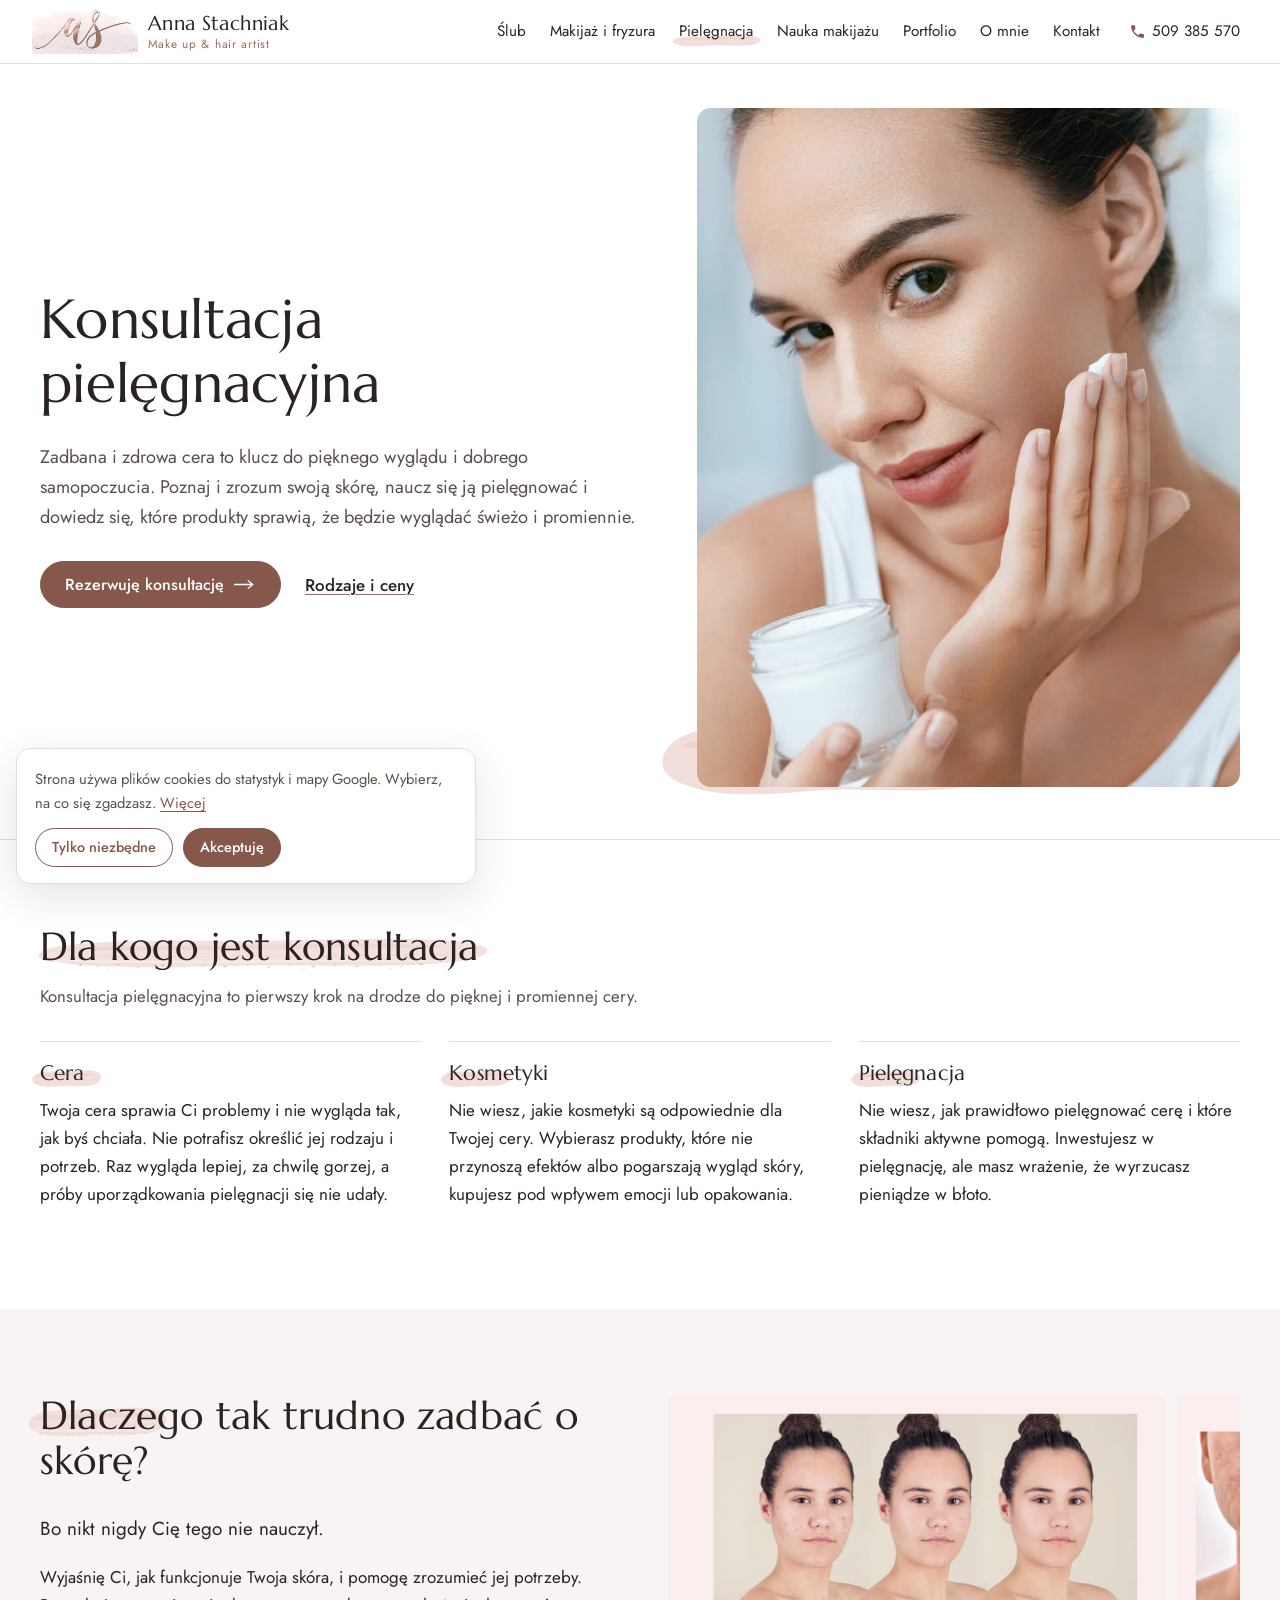
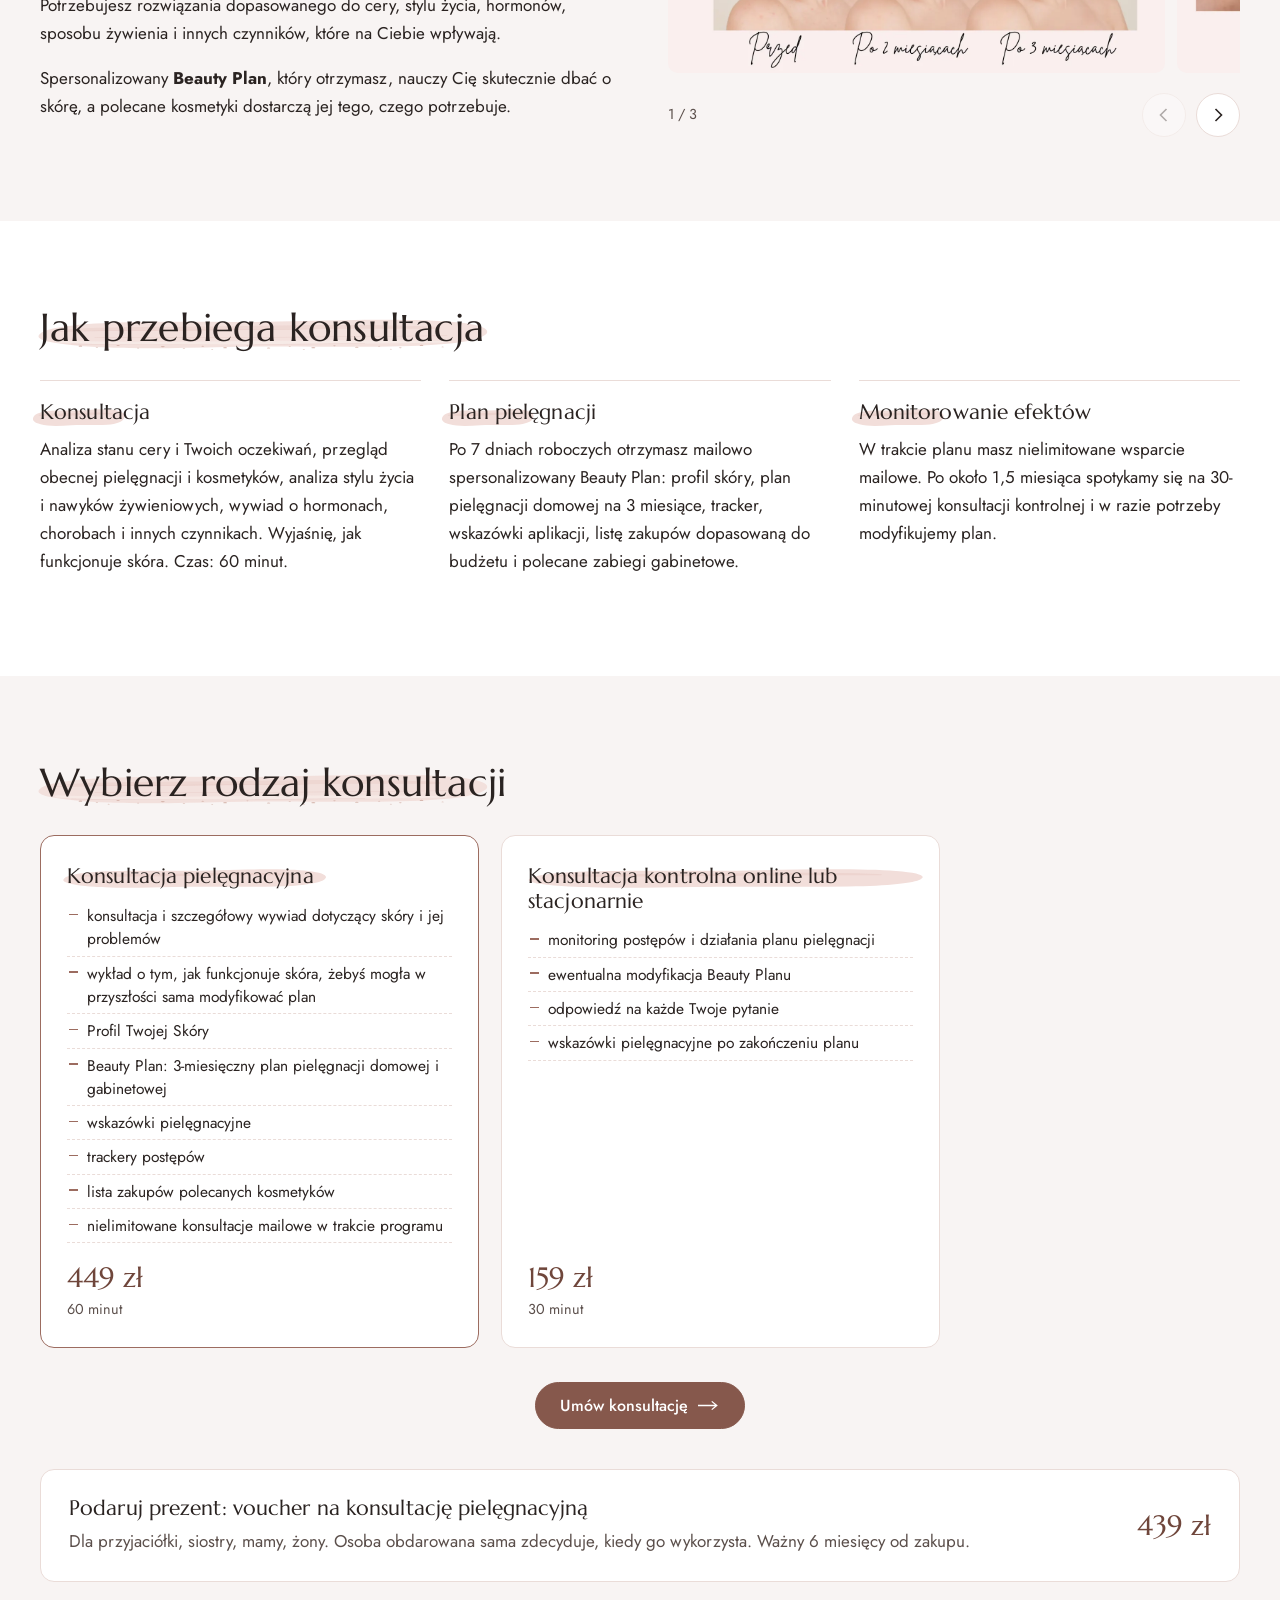
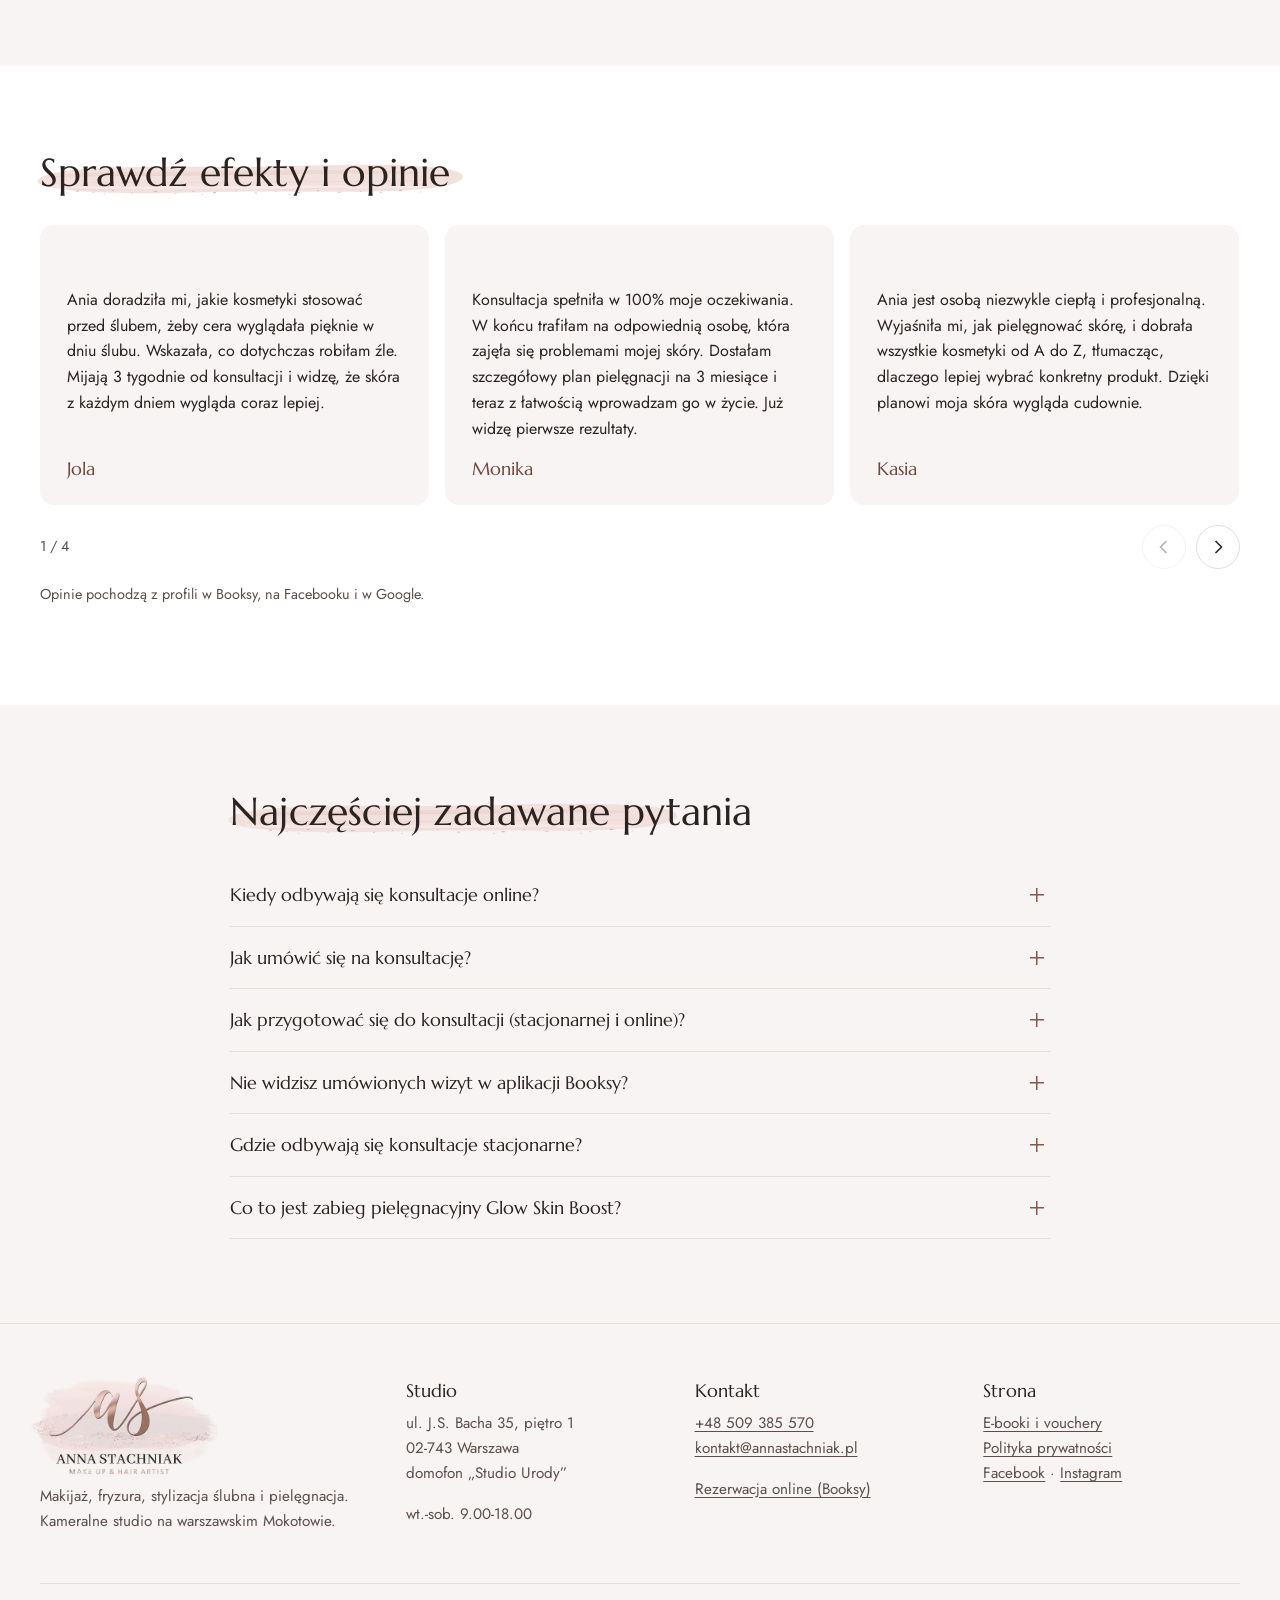
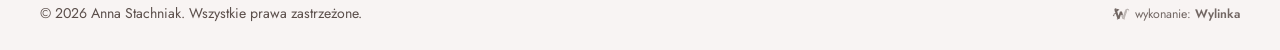
==== commit 644ea1eb: "Poprawki karuzel i smugi pod naglowkami" ====
--- a/konsultacja-pielegnacyjna.html
+++ b/konsultacja-pielegnacyjna.html
@@ -46,7 +46,7 @@
 </div></section>
 
 <section class="sekcja"><div class="wrap">
-<div class="glowa "><h2><span class="smuga-w"><svg class="smuga" viewBox="0 0 400 110" aria-hidden="true" focusable="false"><use href="img/motyw.svg#smuga"/></svg>Dla kogo jest konsultacja</span></h2><p class="sub">Konsultacja pielęgnacyjna to pierwszy krok na drodze do pięknej i promiennej cery.</p></div>
+<div class="glowa "><h2><span class="smuga-w"><svg class="smuga" viewBox="0 0 400 110" preserveAspectRatio="none" aria-hidden="true" focusable="false"><use href="img/motyw.svg#smuga"/></svg>Dla kogo jest konsultacja</span></h2><p class="sub">Konsultacja pielęgnacyjna to pierwszy krok na drodze do pięknej i promiennej cery.</p></div>
 <div class="trzy">
 <div class="cecha"><h3>Cera</h3><p>Twoja cera sprawia Ci problemy i nie wygląda tak, jak byś chciała. Nie potrafisz określić jej rodzaju i potrzeb. Raz wygląda lepiej, za chwilę gorzej, a próby uporządkowania pielęgnacji się nie udały.</p></div>
 <div class="cecha"><h3>Kosmetyki</h3><p>Nie wiesz, jakie kosmetyki są odpowiednie dla Twojej cery. Wybierasz produkty, które nie przynoszą efektów albo pogarszają wygląd skóry, kupujesz pod wpływem emocji lub opakowania.</p></div>
@@ -56,7 +56,7 @@
 
 <section class="sekcja jasna"><div class="wrap dwie">
 <div>
-<div class="glowa "><h2><span class="smuga-w"><svg class="smuga" viewBox="0 0 400 110" aria-hidden="true" focusable="false"><use href="img/motyw.svg#smuga"/></svg>Dlaczego tak trudno zadbać o skórę?</span></h2></div>
+<div class="glowa "><h2><span class="smuga-w"><svg class="smuga" viewBox="0 0 400 110" preserveAspectRatio="none" aria-hidden="true" focusable="false"><use href="img/motyw.svg#smuga"/></svg>Dlaczego tak trudno zadbać o skórę?</span></h2></div>
 <p class="lead-m">Bo nikt nigdy Cię tego nie nauczył.</p>
 <p>Wyjaśnię Ci, jak funkcjonuje Twoja skóra, i pomogę zrozumieć jej potrzeby. Potrzebujesz rozwiązania dopasowanego do cery, stylu życia, hormonów, sposobu żywienia i innych czynników, które na Ciebie wpływają.</p>
 <p>Spersonalizowany <b>Beauty Plan</b>, który otrzymasz, nauczy Cię skutecznie dbać o skórę, a polecane kosmetyki dostarczą jej tego, czego potrzebuje.</p>
@@ -65,7 +65,7 @@
 </div></section>
 
 <section class="sekcja"><div class="wrap">
-<div class="glowa "><h2><span class="smuga-w"><svg class="smuga" viewBox="0 0 400 110" aria-hidden="true" focusable="false"><use href="img/motyw.svg#smuga"/></svg>Jak przebiega konsultacja</span></h2></div>
+<div class="glowa "><h2><span class="smuga-w"><svg class="smuga" viewBox="0 0 400 110" preserveAspectRatio="none" aria-hidden="true" focusable="false"><use href="img/motyw.svg#smuga"/></svg>Jak przebiega konsultacja</span></h2></div>
 <div class="trzy kroki">
 <div class="cecha"><h3>Konsultacja</h3><p>Analiza stanu cery i Twoich oczekiwań, przegląd obecnej pielęgnacji i kosmetyków, analiza stylu życia i nawyków żywieniowych, wywiad o hormonach, chorobach i innych czynnikach. Wyjaśnię, jak funkcjonuje skóra. Czas: 60 minut.</p></div>
 <div class="cecha"><h3>Plan pielęgnacji</h3><p>Po 7 dniach roboczych otrzymasz mailowo spersonalizowany Beauty Plan: profil skóry, plan pielęgnacji domowej na 3 miesiące, tracker, wskazówki aplikacji, listę zakupów dopasowaną do budżetu i polecane zabiegi gabinetowe.</p></div>
@@ -74,7 +74,7 @@
 </div></section>
 
 <section class="sekcja jasna" id="rodzaje"><div class="wrap">
-<div class="glowa "><h2><span class="smuga-w"><svg class="smuga" viewBox="0 0 400 110" aria-hidden="true" focusable="false"><use href="img/motyw.svg#smuga"/></svg>Wybierz rodzaj konsultacji</span></h2></div>
+<div class="glowa "><h2><span class="smuga-w"><svg class="smuga" viewBox="0 0 400 110" preserveAspectRatio="none" aria-hidden="true" focusable="false"><use href="img/motyw.svg#smuga"/></svg>Wybierz rodzaj konsultacji</span></h2></div>
 <div class="pakiety p-dwa">
 <article class="pakiet wyroz"><h3>Konsultacja pielęgnacyjna</h3><ul><li>konsultacja i szczegółowy wywiad dotyczący skóry i jej problemów</li><li>wykład o tym, jak funkcjonuje skóra, żebyś mogła w przyszłości sama modyfikować plan</li><li>Profil Twojej Skóry</li><li>Beauty Plan: 3-miesięczny plan pielęgnacji domowej i gabinetowej</li><li>wskazówki pielęgnacyjne</li><li>trackery postępów</li><li>lista zakupów polecanych kosmetyków</li><li>nielimitowane konsultacje mailowe w trakcie programu</li></ul><p class="cena">449 zł <small>60 minut</small></p></article>
 <article class="pakiet"><h3>Konsultacja kontrolna online lub stacjonarnie</h3><ul><li>monitoring postępów i działania planu pielęgnacji</li><li>ewentualna modyfikacja Beauty Planu</li><li>odpowiedź na każde Twoje pytanie</li><li>wskazówki pielęgnacyjne po zakończeniu planu</li></ul><p class="cena">159 zł <small>30 minut</small></p></article>
@@ -84,12 +84,12 @@
 </div></section>
 
 <section class="sekcja"><div class="wrap">
-<div class="glowa "><h2><span class="smuga-w"><svg class="smuga" viewBox="0 0 400 110" aria-hidden="true" focusable="false"><use href="img/motyw.svg#smuga"/></svg>Sprawdź efekty i opinie</span></h2></div>
+<div class="glowa "><h2><span class="smuga-w"><svg class="smuga" viewBox="0 0 400 110" preserveAspectRatio="none" aria-hidden="true" focusable="false"><use href="img/motyw.svg#smuga"/></svg>Sprawdź efekty i opinie</span></h2></div>
 <div class="karuzela k-opinie"><div class="tor" tabindex="0" role="region" aria-label="Opinie klientek"><figure class="opinia"><span class="cudz" aria-hidden="true">„</span><blockquote>Ania doradziła mi, jakie kosmetyki stosować przed ślubem, żeby cera wyglądała pięknie w dniu ślubu. Wskazała, co dotychczas robiłam źle. Mijają 3 tygodnie od konsultacji i widzę, że skóra z każdym dniem wygląda coraz lepiej.</blockquote><figcaption>Jola</figcaption></figure><figure class="opinia"><span class="cudz" aria-hidden="true">„</span><blockquote>Konsultacja spełniła w 100% moje oczekiwania. W końcu trafiłam na odpowiednią osobę, która zajęła się problemami mojej skóry. Dostałam szczegółowy plan pielęgnacji na 3 miesiące i teraz z łatwością wprowadzam go w życie. Już widzę pierwsze rezultaty.</blockquote><figcaption>Monika</figcaption></figure><figure class="opinia"><span class="cudz" aria-hidden="true">„</span><blockquote>Ania jest osobą niezwykle ciepłą i profesjonalną. Wyjaśniła mi, jak pielęgnować skórę, i dobrała wszystkie kosmetyki od A do Z, tłumacząc, dlaczego lepiej wybrać konkretny produkt. Dzięki planowi moja skóra wygląda cudownie.</blockquote><figcaption>Kasia</figcaption></figure><figure class="opinia"><span class="cudz" aria-hidden="true">„</span><blockquote>Borykałam się z trądzikiem i bolącymi krostami i nie wiedziałam już, co robić. Ania ułożyła dla mnie plan, dzięki któremu po 30 dniach zredukowałam trądzik prawie do zera. Wreszcie moja cera wygląda zdrowo i promiennie.</blockquote><figcaption>Asia</figcaption></figure></div><div class="nawig"><span class="licznik" aria-hidden="true"></span><button class="strz wstecz" type="button" aria-label="Poprzednie"><svg viewBox="0 0 16 16"><path d="M10.5 2 4.5 8l6 6"/></svg></button><button class="strz dalej" type="button" aria-label="Następne"><svg viewBox="0 0 16 16"><path d="M5.5 2l6 6-6 6"/></svg></button></div></div><p class="zrodlo">Opinie pochodzą z profili w Booksy, na Facebooku i w Google.</p>
 </div></section>
 
 <section class="sekcja jasna"><div class="wrap waski">
-<div class="glowa "><h2><span class="smuga-w"><svg class="smuga" viewBox="0 0 400 110" aria-hidden="true" focusable="false"><use href="img/motyw.svg#smuga"/></svg>Najczęściej zadawane pytania</span></h2></div>
+<div class="glowa "><h2><span class="smuga-w"><svg class="smuga" viewBox="0 0 400 110" preserveAspectRatio="none" aria-hidden="true" focusable="false"><use href="img/motyw.svg#smuga"/></svg>Najczęściej zadawane pytania</span></h2></div>
 <div class="faq"><details><summary>Kiedy odbywają się konsultacje online?</summary><div class="odp"><p>Konsultacje pielęgnacyjne i kontrolne online odbywają się tylko w poniedziałki w godzinach 9.00-13.00 i 16.00-19.00.</p></div></details><details><summary>Jak umówić się na konsultację?</summary><div class="odp"><p>Zarezerwuj i opłać konsultację w <a href="https://annastachniak.booksy.com" rel="noopener">systemie rezerwacji online</a>: w dziale Pielęgnacja wybierz rodzaj konsultacji i dogodny termin. Konsultacje stacjonarne zrealizujesz w dowolnym dostępnym terminie, online tylko w poniedziałki.</p></div></details><details><summary>Jak przygotować się do konsultacji (stacjonarnej i online)?</summary><div class="odp"><ol><li>Lista kosmetyków, których używasz w codziennej pielęgnacji (możesz zrobić im zdjęcie).</li><li>Lista przyjmowanych leków i suplementów diety.</li><li>Opcjonalnie aktualne badania krwi (z ostatnich 6 miesięcy), polecane przy problemach trądzikowych.</li><li>Na tej podstawie wypełnij formularz konsultacji pielęgnacyjnej.</li><li>Wykonaj 6 wyraźnych zdjęć skóry bez makijażu w świetle dziennym: prawy policzek, lewy policzek, broda, nos, czoło, cała twarz. Nazwij pliki (np. „lewy polik”) i wyślij w jednym mailu na <a href="mailto:kontakt@annastachniak.pl">kontakt@annastachniak.pl</a>, podając imię i nazwisko, „konsultacja pielęgnacyjna” i datę.</li></ol></div></details><details><summary>Nie widzisz umówionych wizyt w aplikacji Booksy?</summary><div class="odp"><p>Wejdź na <a href="https://annastachniak.booksy.com" rel="noopener">annastachniak.booksy.com</a>, wybierz w ofercie Makijaż: „Pierwsza usługa: aktywacja systemu Booksy”, zarezerwuj dowolny termin i odśwież aplikację.</p></div></details><details><summary>Gdzie odbywają się konsultacje stacjonarne?</summary><div class="odp"><p>W studiu na warszawskim Mokotowie: Anna Stachniak Beauty Studio, ul. Bacha 35, piętro 1, około 5 minut spacerem od metra Służew.</p></div></details><details><summary>Co to jest zabieg pielęgnacyjny Glow Skin Boost?</summary><div class="odp"><p>Zabieg SPA na kosmetykach pielęgnacyjnych premium, łączący nowoczesne technologie z holistycznym podejściem do pielęgnacji. Obejmuje m.in. demakijaż LumiSPA z liftingującym masażem peelingującym, przeciwstarzeniowy masaż urządzeniem ageLOC Boost z serum bogatym w składniki aktywne oraz krem przedłużający efekt zabiegu.</p></div></details></div>
 </div></section>
 </main>
--- a/style.css
+++ b/style.css
@@ -182,7 +182,7 @@
 .strz svg{width:16px;height:16px;fill:none;stroke:var(--ink);stroke-width:1.6}
 
 /* kafle oferty */
-.k-kafle .tor{grid-auto-columns:minmax(0,78%)}
+.k-kafle .tor{grid-auto-columns:78%}
 .kafel{display:block;text-decoration:none;color:var(--ink)}
 .kafel figure{margin:0 0 14px;overflow:hidden;border-radius:var(--r)}
 .kafel img{width:100%;aspect-ratio:4/5;object-fit:cover;transition:transform .6s cubic-bezier(.2,.7,.2,1)}
@@ -192,7 +192,7 @@
 .kafel:hover h3::before{opacity:1}
 .kafel p{color:var(--ink2);margin-bottom:.5em}
 .wiecej{display:inline-flex;align-items:center;gap:8px;color:var(--rose-d);font-weight:500}
-@media (min-width:640px){.k-kafle .tor{grid-auto-columns:minmax(0,calc(50% - 8px))}}
+@media (min-width:640px){.k-kafle .tor{grid-auto-columns:calc(50% - 8px)}}
 @media (min-width:980px){.k-kafle .tor{grid-auto-flow:row;grid-template-columns:repeat(3,minmax(0,1fr));gap:40px 28px;overflow:visible;cursor:auto}.k-kafle .nawig{display:none}}
 
 /* galerie zdjęć: naturalne proporcje, nic nie ucięte */
@@ -232,12 +232,12 @@
 }
 
 /* opinie */
-.k-opinie .tor{grid-auto-columns:minmax(0,86%)}
-@media (min-width:700px){.k-opinie .tor{grid-auto-columns:minmax(0,calc(50% - 8px))}}
-@media (min-width:1100px){.k-opinie .tor{grid-auto-columns:minmax(0,calc(33.333% - 11px))}}
+.k-opinie .tor{grid-auto-columns:86%}
+@media (min-width:700px){.k-opinie .tor{grid-auto-columns:calc(50% - 8px)}}
+@media (min-width:1100px){.k-opinie .tor{grid-auto-columns:calc(33.333% - 11px)}}
 .opinia{margin:0;background:#fff;border:1px solid var(--line);border-radius:var(--r);padding:28px 26px 24px;display:flex;flex-direction:column}
 .sekcja:not(.jasna) .opinia{background:var(--jasne);border-color:transparent}
-.cudz{font:400 3.4rem/0.6 var(--serif);color:var(--rose);height:.5em;display:block;margin-bottom:6px}
+.cudz{font:400 3.4rem/1 var(--serif);color:var(--rose);height:.42em;display:block;margin-bottom:10px;overflow:hidden}
 .opinia blockquote{margin:0 0 16px;font-size:1rem;line-height:1.62;color:var(--ink);flex:1}
 .opinia figcaption{font:400 1.1rem var(--serif);color:var(--rose-dd)}
 .zrodlo{font-size:.9rem;color:var(--ink2);margin-top:14px}
